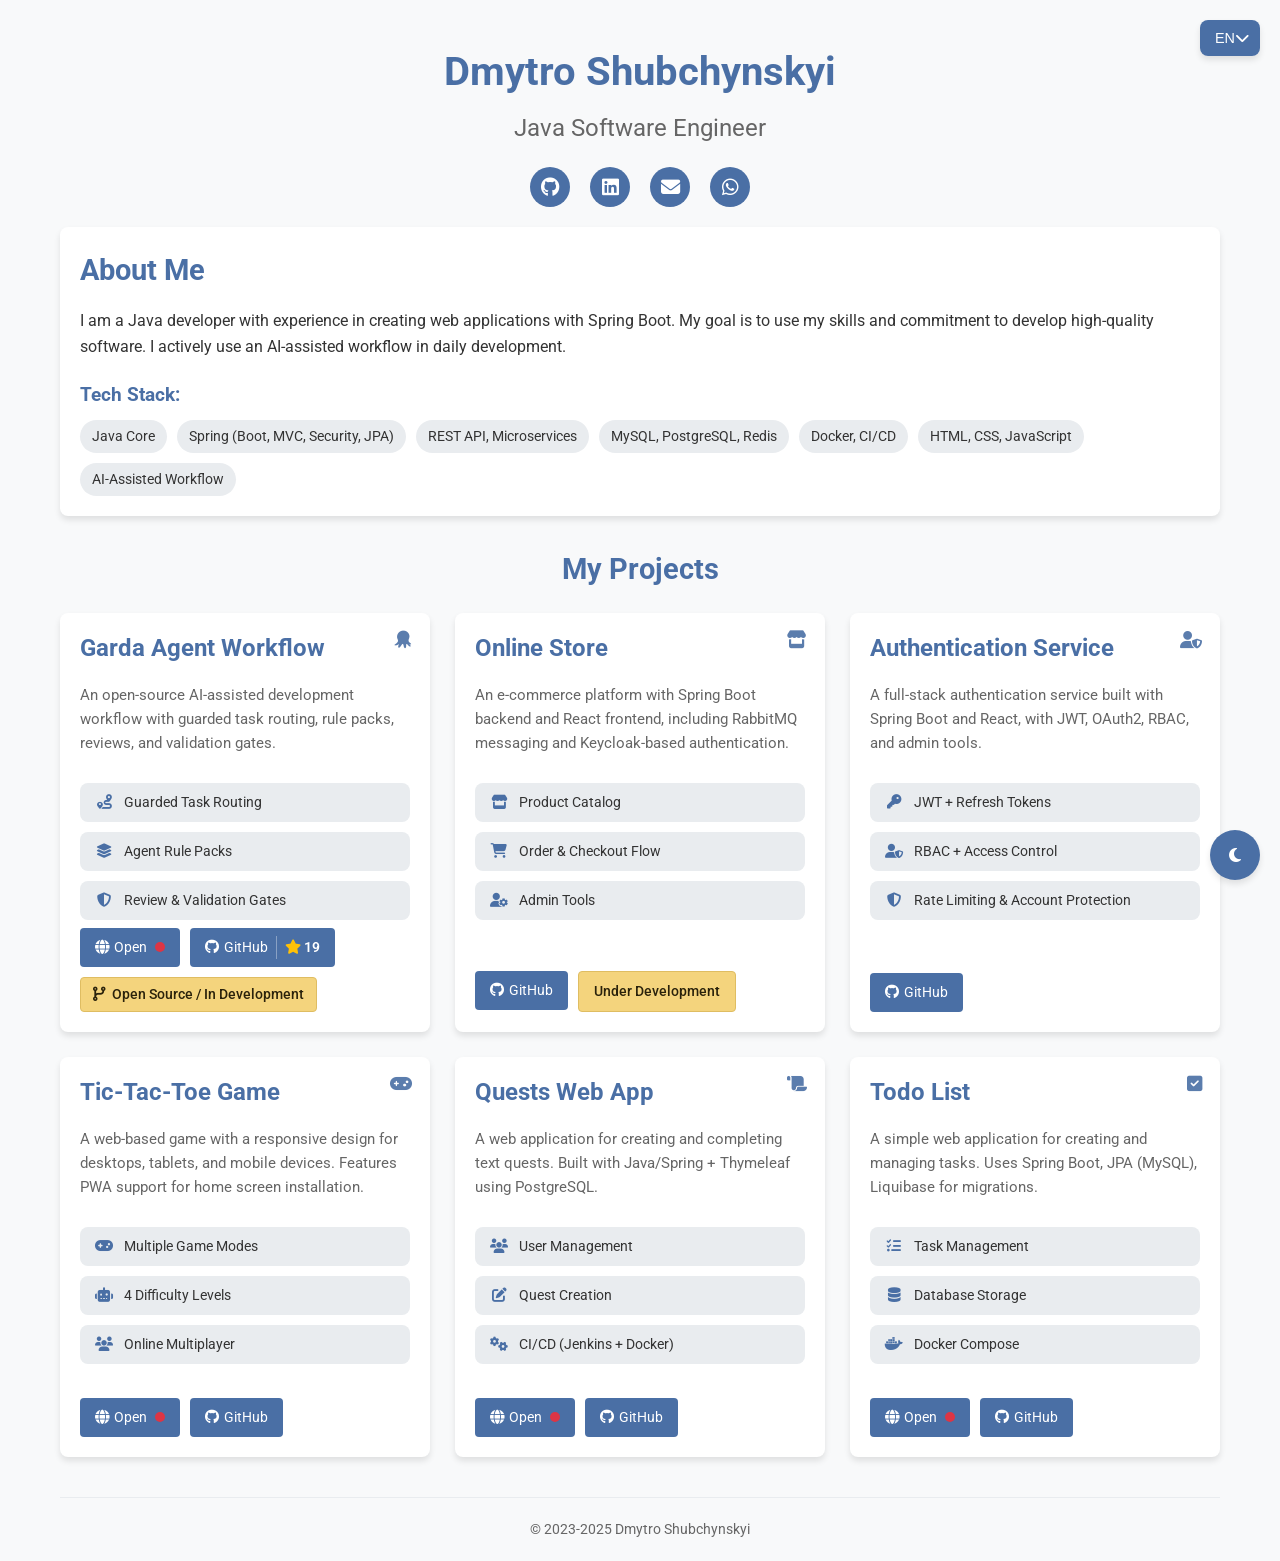
==== index.html @ acde76d8 "feat(portfolio): refine Garda project badges and GitHub stats" ====
<!DOCTYPE html>
<html lang="en">
<head>
    <meta charset="UTF-8">
    <meta name="viewport" content="width=device-width, initial-scale=1.0">
    <title>Dmytro Shubchynskyi | Java Developer</title>
    <link rel="stylesheet" href="css/style.css">
    <link rel="stylesheet" href="https://cdnjs.cloudflare.com/ajax/libs/font-awesome/6.5.1/css/all.min.css">
    <link rel="preconnect" href="https://fonts.googleapis.com">
    <link rel="preconnect" href="https://fonts.gstatic.com" crossorigin>
    <link href="https://fonts.googleapis.com/css2?family=Roboto:wght@300;400;500;700&display=swap" rel="stylesheet">
    <link rel="icon" type="image/x-icon" href="img/favicon.ico">
    <!-- === META TAGS FOR PREVIEW (Open Graph) === -->
    <meta property="og:title" content="Dmytro Shubchynskyi | Java Developer"/>
    <meta property="og:description" content="Portfolio site of Dmytro Shubchynskyi, Java Software Engineer. Explore projects, tech stack, and more."/>
    <meta property="og:type" content="website"/>
    <meta property="og:url" content="https://shubchynskyi.pp.ua/"/>
    <meta property="og:site_name" content="Dmytro Shubchynskyi Portfolio"/>
    <meta property="og:image" content="https://shubchynskyi.pp.ua/img/preview-image.jpg"/>
    <meta property="og:image:secure_url" content="https://shubchynskyi.pp.ua/img/preview-image.jpg"/>
    <meta property="og:image:type" content="image/jpeg"/>
    <meta property="og:image:width" content="1200"/>
    <meta property="og:image:height" content="630"/>
    <meta property="og:image:alt" content="Dmytro Shubchynskyi - Java Software Engineer"/>
    <meta name="twitter:card" content="summary_large_image">
    <meta name="twitter:title" content="Dmytro Shubchynskyi | Java Developer">
    <meta name="twitter:description" content="Portfolio site of Dmytro Shubchynskyi, Java Software Engineer. Explore projects, tech stack, and more.">
    <meta name="twitter:image" content="https://shubchynskyi.pp.ua/img/preview-image.jpg">
    <meta name="author" content="Dmytro Shubchynskyi">
    <!-- === END META TAGS FOR PREVIEW === -->
</head>
<body>


    <div class="language-dropdown">
        <button class="lang-current" id="current-lang">
            <span>EN</span>
            <i class="fas fa-chevron-down"></i>
        </button>
        <div class="lang-options">
            <div class="lang-option" data-lang="en">EN</div>
            <div class="lang-option" data-lang="de">DE</div>
        </div>
    </div>

    <div class="theme-switcher" id="theme-toggle">
        <i class="fas fa-moon" id="theme-icon"></i>
    </div>

    <div class="container">
        <header>
            <div class="profile">
                <h1>Dmytro Shubchynskyi</h1>
                <h2>Java Software Engineer</h2>
                <div class="social-links">
                    <a href="https://github.com/shubchynskyi" target="_blank" title="GitHub"><i class="fab fa-github"></i></a>
                    <a href="https://www.linkedin.com/in/shubchynskyi/" target="_blank" title="LinkedIn"><i class="fab fa-linkedin"></i></a>
                    <a href="mailto:d.shubchynskyi@gmail.com" title="Email"><i class="fas fa-envelope"></i></a>
                    <a href="https://wa.me/+491754015229" target="_blank" title="WhatsApp"><i class="fab fa-whatsapp"></i></a>
                </div>
            </div>
        </header>

        <section class="about">
            <h2 data-lang-key="about_me">About Me</h2>
            <p data-lang-key="about_text">I am a Java developer with experience in creating web applications with Spring Boot. My goal is to use my skills and commitment to develop high-quality software. I actively use an AI-assisted workflow in daily development.</p>
            <div class="tech-stack">
                <h3 data-lang-key="tech_stack">Tech Stack:</h3>
                <ul>
                    <li>Java Core</li>
                    <li>Spring (Boot, MVC, Security, JPA)</li>
                    <li>REST API, Microservices</li>
                    <li>MySQL, PostgreSQL, Redis</li>
                    <li>Docker, CI/CD</li>
                    <li>HTML, CSS, JavaScript</li>
                    <li>AI-Assisted Workflow</li>
                </ul>
            </div>
        </section>

        <section class="projects">
            <h2 class="centered-title" data-lang-key="my_projects">My Projects</h2>
            <div class="project-cards">
                <div class="project-card" id="agent-orchestrator">
                    <i class="fab fa-octopus-deploy project-corner-icon" aria-hidden="true"></i>
                    <h3>Garda Agent Workflow</h3>
                    <div class="project-description">
                        <p data-lang-key="agent_orchestrator_description">An open-source AI-assisted development workflow with guarded task routing, rule packs, reviews, and validation gates.</p>
                    </div>
                    <div class="project-features">
                        <div class="feature-tag">
                            <i class="fas fa-route"></i>
                            <span data-lang-key="guarded_task_routing">Guarded Task Routing</span>
                        </div>
                        <div class="feature-tag">
                            <i class="fas fa-layer-group"></i>
                            <span data-lang-key="agent_rule_packs">Agent Rule Packs</span>
                        </div>
                        <div class="feature-tag">
                            <i class="fas fa-shield-alt"></i>
                            <span data-lang-key="review_validation_gates">Review & Validation Gates</span>
                        </div>
                    </div>
                    <div class="project-links project-links-with-badges">
                        <a href="https://garda-workflow.netlify.app/" target="_blank" class="btn">
                            <i class="fas fa-globe"></i> <span data-lang-key="open">Open</span>
                            <span class="status-indicator" data-url="https://garda-workflow.netlify.app/"></span>
                        </a>
                        <a href="https://github.com/Shubchynskyi/garda-agent-orchestrator#readme" target="_blank" class="btn github-link-with-stars">
                            <i class="fab fa-github"></i> GitHub
                            <span class="github-stars-inline" data-github-stars-repo="Shubchynskyi/garda-agent-orchestrator" hidden>
                                <i class="fas fa-star" aria-hidden="true"></i>
                                <span data-github-stars-value></span>
                            </span>
                        </a>
                        <span class="project-status-badge project-status-badge-highlight">
                            <i class="fas fa-code-branch" aria-hidden="true"></i>
                            <span data-lang-key="open_source_in_development_status">Open Source / In Development</span>
                        </span>
                    </div>
                </div>

                <div class="project-card" id="online-store">
                    <i class="fas fa-store project-corner-icon" aria-hidden="true"></i>
                    <h3>Online Store</h3>
                    <div class="project-description">
                        <p data-lang-key="online_store_description">An e-commerce platform with Spring Boot backend and React frontend, including RabbitMQ messaging and Keycloak-based authentication.</p>
                    </div>
                    <div class="project-features">
                        <div class="feature-tag">
                            <i class="fas fa-store"></i>
                            <span data-lang-key="product_catalog">Product Catalog</span>
                        </div>
                        <div class="feature-tag">
                            <i class="fas fa-shopping-cart"></i>
                            <span data-lang-key="order_checkout_flow">Order & Checkout Flow</span>
                        </div>
                        <div class="feature-tag">
                            <i class="fas fa-user-cog"></i>
                            <span data-lang-key="admin_tools">Admin Tools</span>
                        </div>
                    </div>
                    <div class="project-links">
                        <a href="https://github.com/Shubchynskyi/OnlineStore#readme" target="_blank" class="btn"><i class="fab fa-github"></i> GitHub</a>
                        <span class="project-dev-status" data-lang-key="in_development">Under Development</span>
                    </div>
                </div>

                <div class="project-card" id="authentication-service">
                    <i class="fas fa-user-shield project-corner-icon" aria-hidden="true"></i>
                    <h3>Authentication Service</h3>
                    <div class="project-description">
                        <p data-lang-key="auth_service_description">A full-stack authentication service built with Spring Boot and React, with JWT, OAuth2, RBAC, and admin tools.</p>
                    </div>
                    <div class="project-features">
                        <div class="feature-tag">
                            <i class="fas fa-key"></i>
                            <span data-lang-key="jwt_refresh_auth">JWT + Refresh Tokens</span>
                        </div>
                        <div class="feature-tag">
                            <i class="fas fa-user-shield"></i>
                            <span data-lang-key="rbac_access_control">RBAC + Access Control</span>
                        </div>
                        <div class="feature-tag">
                            <i class="fas fa-shield-alt"></i>
                            <span data-lang-key="rate_limit_account_protection">Rate Limiting & Account Protection</span>
                        </div>
                    </div>
                    <div class="project-links">
                        <a href="https://github.com/Shubchynskyi/Authentication-service#readme" target="_blank" class="btn"><i class="fab fa-github"></i> GitHub</a>
                    </div>
                </div>

                <div class="project-card" id="tic-tac-toe">
                    <i class="fas fa-gamepad project-corner-icon" aria-hidden="true"></i>
                    <h3>Tic-Tac-Toe Game</h3>
                    <div class="project-description">
                        <p data-lang-key="tictactoe_description">A web-based game with a responsive design for desktops, tablets, and mobile devices. Features PWA support for home screen installation.</p>
                    </div>
                    <div class="project-features">
                        <div class="feature-tag">
                            <i class="fas fa-gamepad"></i>
                            <span data-lang-key="game_modes">Multiple Game Modes</span>
                        </div>
                        <div class="feature-tag">
                            <i class="fas fa-robot"></i>
                            <span data-lang-key="difficulty_levels">4 Difficulty Levels</span>
                        </div>
                        <div class="feature-tag">
                            <i class="fas fa-users"></i>
                            <span data-lang-key="online_multiplayer">Online Multiplayer</span>
                        </div>
                    </div>
                    <div class="project-links">
                        <a href="https://tic-tac-toe.shubchynskyi.pp.ua/" target="_blank" class="btn">
                            <i class="fas fa-globe"></i> <span data-lang-key="open">Open</span>
                            <span class="status-indicator" data-url="https://tic-tac-toe.shubchynskyi.pp.ua/"></span>
                        </a>
                        <a href="https://github.com/Shubchynskyi/TicTacToe/blob/master/Readme.md" target="_blank" class="btn"><i class="fab fa-github"></i> GitHub</a>
                    </div>
                </div>

                <div class="project-card" id="quests-app">
                    <i class="fas fa-scroll project-corner-icon" aria-hidden="true"></i>
                    <h3>Quests Web App</h3>
                    <div class="project-description">
                        <p data-lang-key="quests_description">A web application for creating and completing text quests. Built with Java/Spring + Thymeleaf using PostgreSQL.</p>
                    </div>
                    <div class="project-features">
                        <div class="feature-tag">
                            <i class="fas fa-users"></i>
                            <span data-lang-key="user_management">User Management</span>
                        </div>
                        <div class="feature-tag">
                            <i class="fas fa-edit"></i>
                            <span data-lang-key="quest_creation">Quest Creation</span>
                        </div>
                        <div class="feature-tag">
                            <i class="fas fa-cogs"></i>
                            <span>CI/CD (Jenkins + Docker)</span>
                        </div>
                    </div>
                    <div class="project-links">
                        <a href="https://quests-app.shubchynskyi.pp.ua/" target="_blank" class="btn">
                            <i class="fas fa-globe"></i> <span data-lang-key="open">Open</span>
                            <span class="status-indicator" data-url="https://quests-app.shubchynskyi.pp.ua/"></span>
                        </a>
                        <a href="https://github.com/Shubchynskyi/Quest_project/blob/master/Readme.MD" target="_blank" class="btn"><i class="fab fa-github"></i> GitHub</a>
                    </div>
                </div>

                <div class="project-card" id="todo-list">
                    <i class="fas fa-square-check project-corner-icon" aria-hidden="true"></i>
                    <h3>Todo List</h3>
                    <div class="project-description">
                        <p data-lang-key="todo_description">A simple web application for creating and managing tasks. Uses Spring Boot, JPA (MySQL), Liquibase for migrations.</p>
                    </div>
                    <div class="project-features">
                        <div class="feature-tag">
                            <i class="fas fa-tasks"></i>
                            <span data-lang-key="task_management">Task Management</span>
                        </div>
                        <div class="feature-tag">
                            <i class="fas fa-database"></i>
                            <span data-lang-key="database_storage">Database Storage</span>
                        </div>
                        <div class="feature-tag">
                            <i class="fab fa-docker"></i>
                            <span>Docker Compose</span>
                        </div>
                    </div>
                    <div class="project-links">
                        <a href="https://todo-list.shubchynskyi.pp.ua/" target="_blank" class="btn">
                            <i class="fas fa-globe"></i> <span data-lang-key="open">Open</span>
                            <span class="status-indicator" data-url="https://todo-list.shubchynskyi.pp.ua/"></span>
                        </a>
                        <a href="https://github.com/Shubchynskyi/TodoList/blob/master/Readme.md" target="_blank" class="btn"><i class="fab fa-github"></i> GitHub</a>
                    </div>
                </div>
            </div>
        </section>

        <footer>
            <p>© 2023-2025 Dmytro Shubchynskyi</p>
        </footer>
    </div>

    <script src="js/translations.js"></script>
    <script src="js/scripts.js"></script>
</body>
</html>
---- css/style.css ----
:root {
    /* Light theme (default) */
    --primary-color: #4a6fa5;
    --primary-light: #6089c8;
    --primary-dark: #395683;
    --secondary-color: #e9ecef;
    --text-color: #333;
    --text-light: #666;
    --success-color: #28a745;
    --warning-color: #ffc107;
    --warning-badge-background: #f4d47d;
    --warning-badge-border: #dfbd62;
    --warning-badge-text: #2a220b;
    --danger-color: #dc3545;
    --background-color: #f8f9fa;
    --card-background: #ffffff;
    --shadow: 0 4px 6px rgba(0, 0, 0, 0.1);
    --border-radius: 8px;
    --spacing: 20px;
}

body.dark-theme {
    /* Dark theme */
    --primary-color: #5a8dd6;
    --primary-light: #7ba9e9;
    --primary-dark: #3e6daf;
    --secondary-color: #444;
    --text-color: #e9e9e9;
    --text-light: #bbb;
    --background-color: #222;
    --card-background: #333;
    --shadow: 0 4px 6px rgba(0, 0, 0, 0.3);
    --warning-badge-background: #d8b965;
    --warning-badge-border: #bfa454;
    --warning-badge-text: #211b08;
}

* {
    margin: 0;
    padding: 0;
    box-sizing: border-box;
}

body {
    font-family: 'Roboto', sans-serif;
    line-height: 1.6;
    color: var(--text-color);
    background-color: var(--background-color);
    transition: background-color 0.3s, color 0.3s;
}

.container {
    max-width: 1200px;
    margin: 0 auto;
    padding: 0 20px;
}

/* Fixed Switchers */
.theme-switcher {
    position: fixed !important;
    bottom: 20px;
    right: 20px;
    width: 50px;
    height: 50px;
    border-radius: 50%;
    background-color: var(--primary-color);
    color: white;
    display: flex;
    align-items: center;
    justify-content: center;
    cursor: pointer;
    box-shadow: var(--shadow);
    z-index: 9999;
    transition: background-color 0.3s;
}

.theme-switcher:hover {
    background-color: var(--primary-dark);
}

/* Language Dropdown */
.language-dropdown {
    position: fixed !important;
    top: 20px;
    right: 20px;
    z-index: 9999;
    background-color: var(--card-background);
    border-radius: var(--border-radius);
    box-shadow: var(--shadow);
    overflow: hidden;
    width: 60px;
    transition: all 0.3s ease;
}

.lang-current {
    width: 100%;
    background-color: var(--primary-color);
    color: white;
    border: none;
    padding: 10px 15px;
    font-size: 0.9rem;
    font-weight: 500;
    cursor: pointer;
    display: flex;
    align-items: center;
    justify-content: space-between;
    transition: background-color 0.3s ease;
}

.lang-current:hover {
    background-color: var(--primary-dark);
}

.lang-options {
    display: none;
    background-color: var(--card-background);
}

.language-dropdown:hover .lang-options {
    display: block;
}

.lang-option {
    padding: 10px 15px;
    cursor: pointer;
    transition: background-color 0.2s ease;
    color: var(--text-color);
    text-align: center;
    font-size: 0.9rem;
    font-weight: 500;
}

.lang-option:hover {
    background-color: var(--secondary-color);
}

/* Mobile styles for switchers */
@media (max-width: 768px) {
    .language-dropdown {
        top: 10px;
        right: 10px;
        width: 50px;
    }
    
    .lang-current {
        padding: 8px 12px;
        font-size: 0.8rem;
    }
    
    .lang-option {
        padding: 8px 12px;
        font-size: 0.8rem;
    }
    
    /* Disable hover on mobile, use click instead */
    .language-dropdown:hover .lang-options {
        display: none;
    }
    
    .theme-switcher {
        bottom: 10px;
        right: 10px;
    }
}

/* Header styles */
header {
    padding: 40px 0 20px;
    text-align: center;
}

.profile h1 {
    font-size: 2.5rem;
    margin-bottom: 5px;
    color: var(--primary-color);
}

.profile h2 {
    font-size: 1.5rem;
    font-weight: 400;
    color: var(--text-light);
    margin-bottom: 20px;
}

.social-links {
    display: flex;
    justify-content: center;
    gap: 20px;
    margin-top: 20px;
}

.social-links a {
    display: flex;
    align-items: center;
    justify-content: center;
    width: 40px;
    height: 40px;
    background-color: var(--primary-color);
    color: white;
    border-radius: 50%;
    font-size: 1.2rem;
    transition: transform 0.3s, background-color 0.3s;
    text-decoration: none;
}

.social-links a:hover {
    transform: translateY(-3px);
    background-color: var(--primary-dark);
}

/* About section */
.about {
    background-color: var(--card-background);
    padding: var(--spacing);
    border-radius: var(--border-radius);
    box-shadow: var(--shadow);
    margin-bottom: 30px;
    transition: background-color 0.3s, box-shadow 0.3s;
}

.about h2 {
    color: var(--primary-color);
    margin-bottom: 15px;
    font-size: 1.8rem;
}

.about p {
    margin-bottom: 20px;
}

.tech-stack {
    margin-top: 20px;
}

.tech-stack h3 {
    font-size: 1.2rem;
    margin-bottom: 10px;
    color: var(--primary-color);
}

.tech-stack ul {
    display: flex;
    flex-wrap: wrap;
    gap: 10px;
    list-style: none;
}

.tech-stack li {
    background-color: var(--secondary-color);
    padding: 5px 12px;
    border-radius: 20px;
    font-size: 0.9rem;
    transition: background-color 0.3s;
}

/* Projects section */
.projects {
    margin-bottom: 40px;
}

.projects h2 {
    color: var(--primary-color);
    margin-bottom: 20px;
    font-size: 1.8rem;
}

.centered-title {
    text-align: center;
}

.project-cards {
    display: grid;
    grid-template-columns: repeat(auto-fill, minmax(350px, 1fr));
    gap: 25px;
}

.project-card {
    background-color: var(--card-background);
    border-radius: var(--border-radius);
    padding: var(--spacing);
    box-shadow: var(--shadow);
    transition: transform 0.3s, background-color 0.3s, box-shadow 0.3s;
    display: flex;
    flex-direction: column;
    min-height: 400px;
    position: relative;
}

.project-card:hover {
    transform: translateY(-5px);
}

.project-card h3 {
    color: var(--primary-color);
    margin-bottom: 15px;
    font-size: 1.5rem;
    min-height: 30px;
    line-height: 1.25;
    display: flex;
    align-items: flex-start;
    padding-right: 42px;
}

.project-corner-icon {
    position: absolute;
    top: 18px;
    right: 18px;
    font-size: 1.1rem;
    color: var(--primary-color);
    line-height: 1;
    opacity: 0.9;
}

.project-description {
    margin-bottom: 35px;
    height: 70px;
    display: flex;
    align-items: flex-start;
    padding-top: 5px;
}

.project-description p {
    color: var(--text-light);
    font-size: 0.95rem;
    width: 100%;
    margin: 0;
}

.project-features {
    display: flex;
    flex-direction: column;
    gap: 10px;
    margin-bottom: -5px;
    flex-grow: 1;
    height: 150px;
    justify-content: flex-start;
}

.feature-tag {
    display: flex;
    align-items: center;
    background-color: var(--secondary-color);
    border-radius: 8px;
    padding: 8px 12px;
    font-size: 0.9rem;
    transition: background-color 0.3s;
    overflow: hidden;
}

.feature-tag i {
    width: 24px;
    color: var(--primary-color);
    margin-right: 8px;
    text-align: center;
    flex-shrink: 0;
}

.feature-tag span {
    white-space: nowrap;
    overflow: hidden;
    text-overflow: ellipsis;
}

.project-links {
    display: flex;
    align-items: flex-start;
    flex-wrap: wrap;
    gap: 10px;
    margin-top: auto;
}

.btn {
    display: inline-flex;
    align-items: center;
    padding: 8px 15px;
    background-color: var(--primary-color);
    color: white;
    text-decoration: none;
    border-radius: 4px;
    font-size: 0.9rem;
    transition: background-color 0.3s;
    position: relative;
    white-space: nowrap;
}

.btn i {
    margin-right: 5px;
}

.btn:hover {
    background-color: var(--primary-dark);
}

.github-link-with-stars {
    flex-shrink: 0;
}

.github-stars-inline {
    display: inline-flex;
    align-items: center;
    margin-left: 8px;
    padding-left: 8px;
    border-left: 1px solid rgba(255, 255, 255, 0.35);
    font-weight: 600;
}

.github-stars-inline i {
    color: var(--warning-color);
    margin-right: 3px;
}

.github-stars-inline[hidden] {
    display: none;
}

.project-dev-status {
    display: inline-flex;
    align-items: center;
    justify-content: center;
    padding: 8px 15px;
    border-radius: 4px;
    font-size: 0.9rem;
    font-weight: 500;
    border: 1px solid var(--warning-badge-border);
    background-color: var(--warning-badge-background);
    color: var(--warning-badge-text);
    white-space: nowrap;
}

.project-status-badge {
    display: inline-flex;
    align-items: center;
    justify-content: center;
    gap: 6px;
    padding: 8px 12px;
    border-radius: 4px;
    border: 1px solid var(--secondary-color);
    color: var(--text-color);
    background-color: rgba(74, 111, 165, 0.08);
    font-size: 0.9rem;
    font-weight: 500;
    line-height: 1.2;
    white-space: nowrap;
}

.project-status-badge i {
    color: var(--primary-color);
}

.project-status-badge-highlight {
    border-color: var(--warning-badge-border);
    background-color: var(--warning-badge-background);
    color: var(--warning-badge-text);
    font-weight: 500;
}

.project-status-badge-highlight i {
    color: var(--warning-badge-text);
}

.project-status-badge[hidden] {
    display: none;
}

/* Status indicator */
.status-indicator {
    display: inline-block;
    width: 10px;
    height: 10px;
    border-radius: 50%;
    margin-left: 8px;
    background-color: #ccc;
}

.status-indicator.online {
    background-color: var(--success-color);
}

.status-indicator.offline {
    background-color: var(--danger-color);
}

.status-indicator.loading {
    animation: pulse 1.5s infinite;
    background-color: var(--warning-color);
}

@keyframes pulse {
    0% {
        opacity: 0.5;
    }
    50% {
        opacity: 1;
    }
    100% {
        opacity: 0.5;
    }
}

@keyframes cv-pulse {
    0% {
        transform: scale(1);
    }
    50% {
        transform: scale(1.1);
    }
    100% {
        transform: scale(1);
    }
}

/* Footer styles */
footer {
    display: flex;
    justify-content: center;
    align-items: center;
    padding: 20px 0;
    border-top: 1px solid var(--secondary-color);
    font-size: 0.9rem;
    color: var(--text-light);
    transition: border-color 0.3s;
}

/* Responsive styles */
@media (max-width: 768px) {
    .project-cards {
        grid-template-columns: 1fr;
    }
    
    .tech-stack ul {
        justify-content: center;
    }
    
    .project-card {
        height: auto;
        min-height: 400px;
    }
    .project-description, 
    .project-features {
        height: auto;
    }
    .project-features {
        min-height: 150px;
    }
    .profile h1 {
        margin-top: 18px;
    }
}

@media (max-width: 480px) {
    .profile h1 {
        font-size: 2rem;
    }
    
    .profile h2 {
        font-size: 1.2rem;
    }
    
    .project-links {
        flex-direction: column;
    }
}
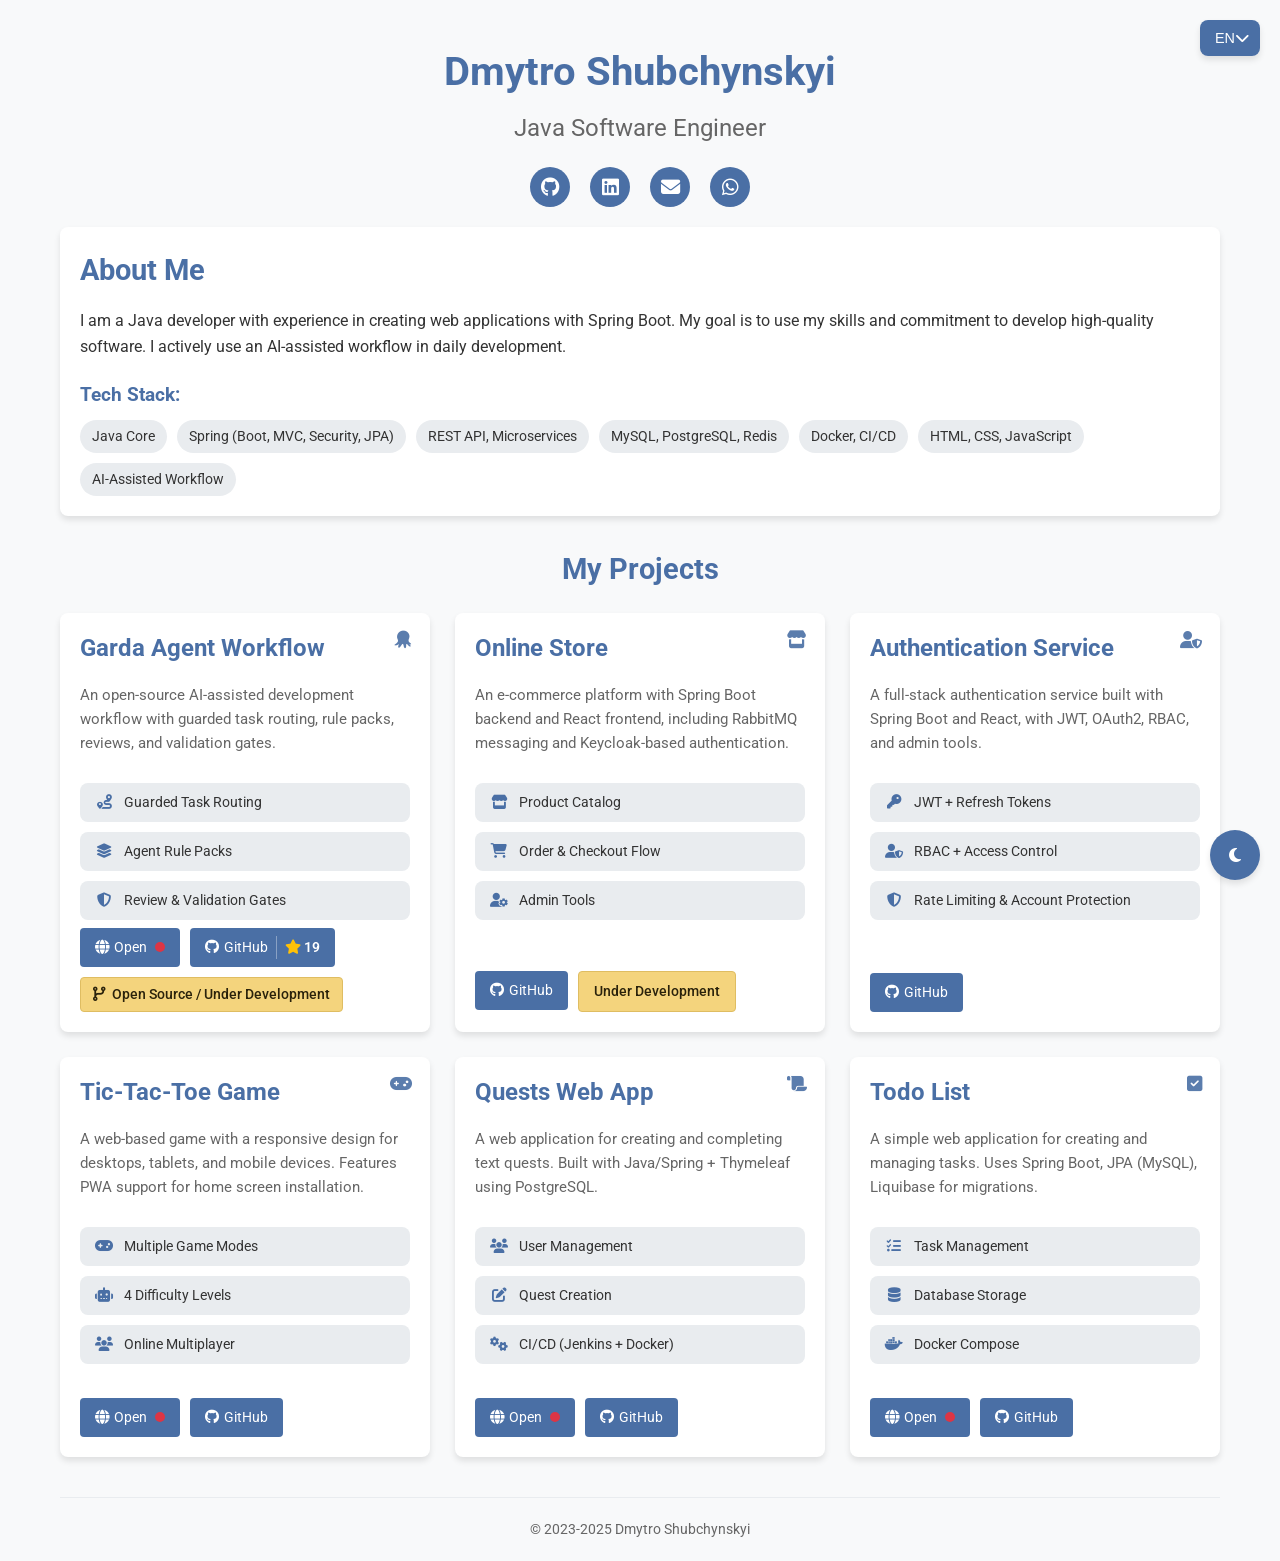
==== commit c094cbcf: "feat(portfolio): refine Garda project badges and GitHub stats" ====
--- a/index.html
+++ b/index.html
@@ -115,7 +115,7 @@
                         </a>
                         <span class="project-status-badge project-status-badge-highlight">
                             <i class="fas fa-code-branch" aria-hidden="true"></i>
-                            <span data-lang-key="open_source_in_development_status">Open Source / In Development</span>
+                            <span data-lang-key="open_source_under_development_status">Open Source / Under Development</span>
                         </span>
                     </div>
                 </div>
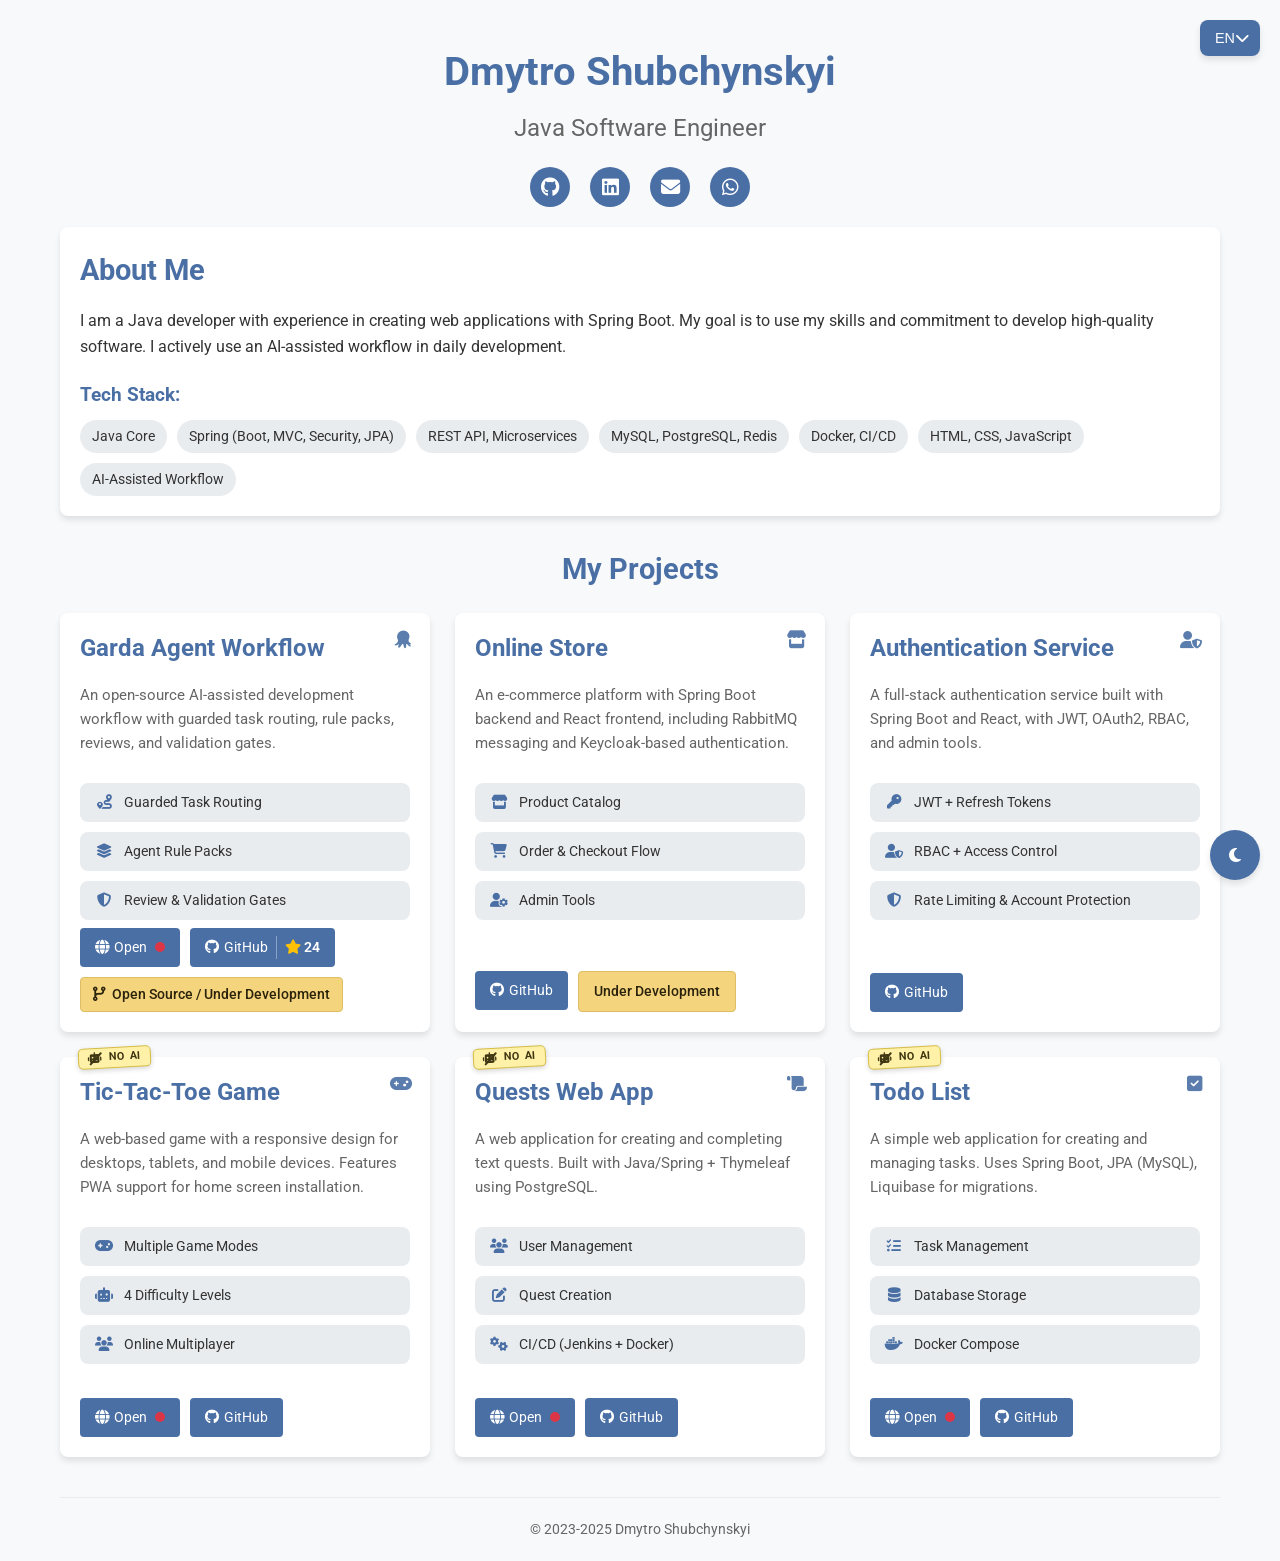
==== commit bdf74d02: "feat: add localized no-AI stickers to selected projects" ====
--- a/index.html
+++ b/index.html
@@ -173,6 +173,10 @@
 
                 <div class="project-card" id="tic-tac-toe">
                     <i class="fas fa-gamepad project-corner-icon" aria-hidden="true"></i>
+                    <span class="project-ai-sticker">
+                        <span class="project-ai-sticker-icon" aria-hidden="true"><i class="fas fa-robot"></i></span>
+                        <span data-lang-key="built_without_ai">NO AI</span>
+                    </span>
                     <h3>Tic-Tac-Toe Game</h3>
                     <div class="project-description">
                         <p data-lang-key="tictactoe_description">A web-based game with a responsive design for desktops, tablets, and mobile devices. Features PWA support for home screen installation.</p>
@@ -202,6 +206,10 @@
 
                 <div class="project-card" id="quests-app">
                     <i class="fas fa-scroll project-corner-icon" aria-hidden="true"></i>
+                    <span class="project-ai-sticker">
+                        <span class="project-ai-sticker-icon" aria-hidden="true"><i class="fas fa-robot"></i></span>
+                        <span data-lang-key="built_without_ai">NO AI</span>
+                    </span>
                     <h3>Quests Web App</h3>
                     <div class="project-description">
                         <p data-lang-key="quests_description">A web application for creating and completing text quests. Built with Java/Spring + Thymeleaf using PostgreSQL.</p>
@@ -231,6 +239,10 @@
 
                 <div class="project-card" id="todo-list">
                     <i class="fas fa-square-check project-corner-icon" aria-hidden="true"></i>
+                    <span class="project-ai-sticker">
+                        <span class="project-ai-sticker-icon" aria-hidden="true"><i class="fas fa-robot"></i></span>
+                        <span data-lang-key="built_without_ai">NO AI</span>
+                    </span>
                     <h3>Todo List</h3>
                     <div class="project-description">
                         <p data-lang-key="todo_description">A simple web application for creating and managing tasks. Uses Spring Boot, JPA (MySQL), Liquibase for migrations.</p>
--- a/css/style.css
+++ b/css/style.css
@@ -11,6 +11,9 @@
     --warning-badge-background: #f4d47d;
     --warning-badge-border: #dfbd62;
     --warning-badge-text: #2a220b;
+    --ai-sticker-background: #fff1a8;
+    --ai-sticker-border: #d6bd46;
+    --ai-sticker-text: #403813;
     --danger-color: #dc3545;
     --background-color: #f8f9fa;
     --card-background: #ffffff;
@@ -33,6 +36,9 @@
     --warning-badge-background: #d8b965;
     --warning-badge-border: #bfa454;
     --warning-badge-text: #211b08;
+    --ai-sticker-background: #d8c45f;
+    --ai-sticker-border: #b39d32;
+    --ai-sticker-text: #272207;
 }
 
 * {
@@ -311,6 +317,45 @@
     opacity: 0.9;
 }
 
+.project-ai-sticker {
+    position: absolute;
+    top: -10px;
+    left: 18px;
+    z-index: 1;
+    display: inline-flex;
+    align-items: center;
+    gap: 6px;
+    padding: 4px 9px;
+    border: 1px solid var(--ai-sticker-border);
+    border-radius: 5px;
+    background-color: var(--ai-sticker-background);
+    color: var(--ai-sticker-text);
+    box-shadow: 0 2px 5px rgba(0, 0, 0, 0.16);
+    font-size: 0.68rem;
+    font-weight: 700;
+    line-height: 1;
+    letter-spacing: 0.06em;
+    white-space: nowrap;
+    transform: rotate(-3deg);
+}
+
+.project-ai-sticker-icon {
+    position: relative;
+    display: inline-flex;
+}
+
+.project-ai-sticker-icon::after {
+    content: '';
+    position: absolute;
+    top: 50%;
+    left: -1px;
+    width: calc(100% + 2px);
+    height: 1.5px;
+    border-radius: 2px;
+    background-color: currentColor;
+    transform: rotate(-45deg);
+}
+
 .project-description {
     margin-bottom: 35px;
     height: 70px;
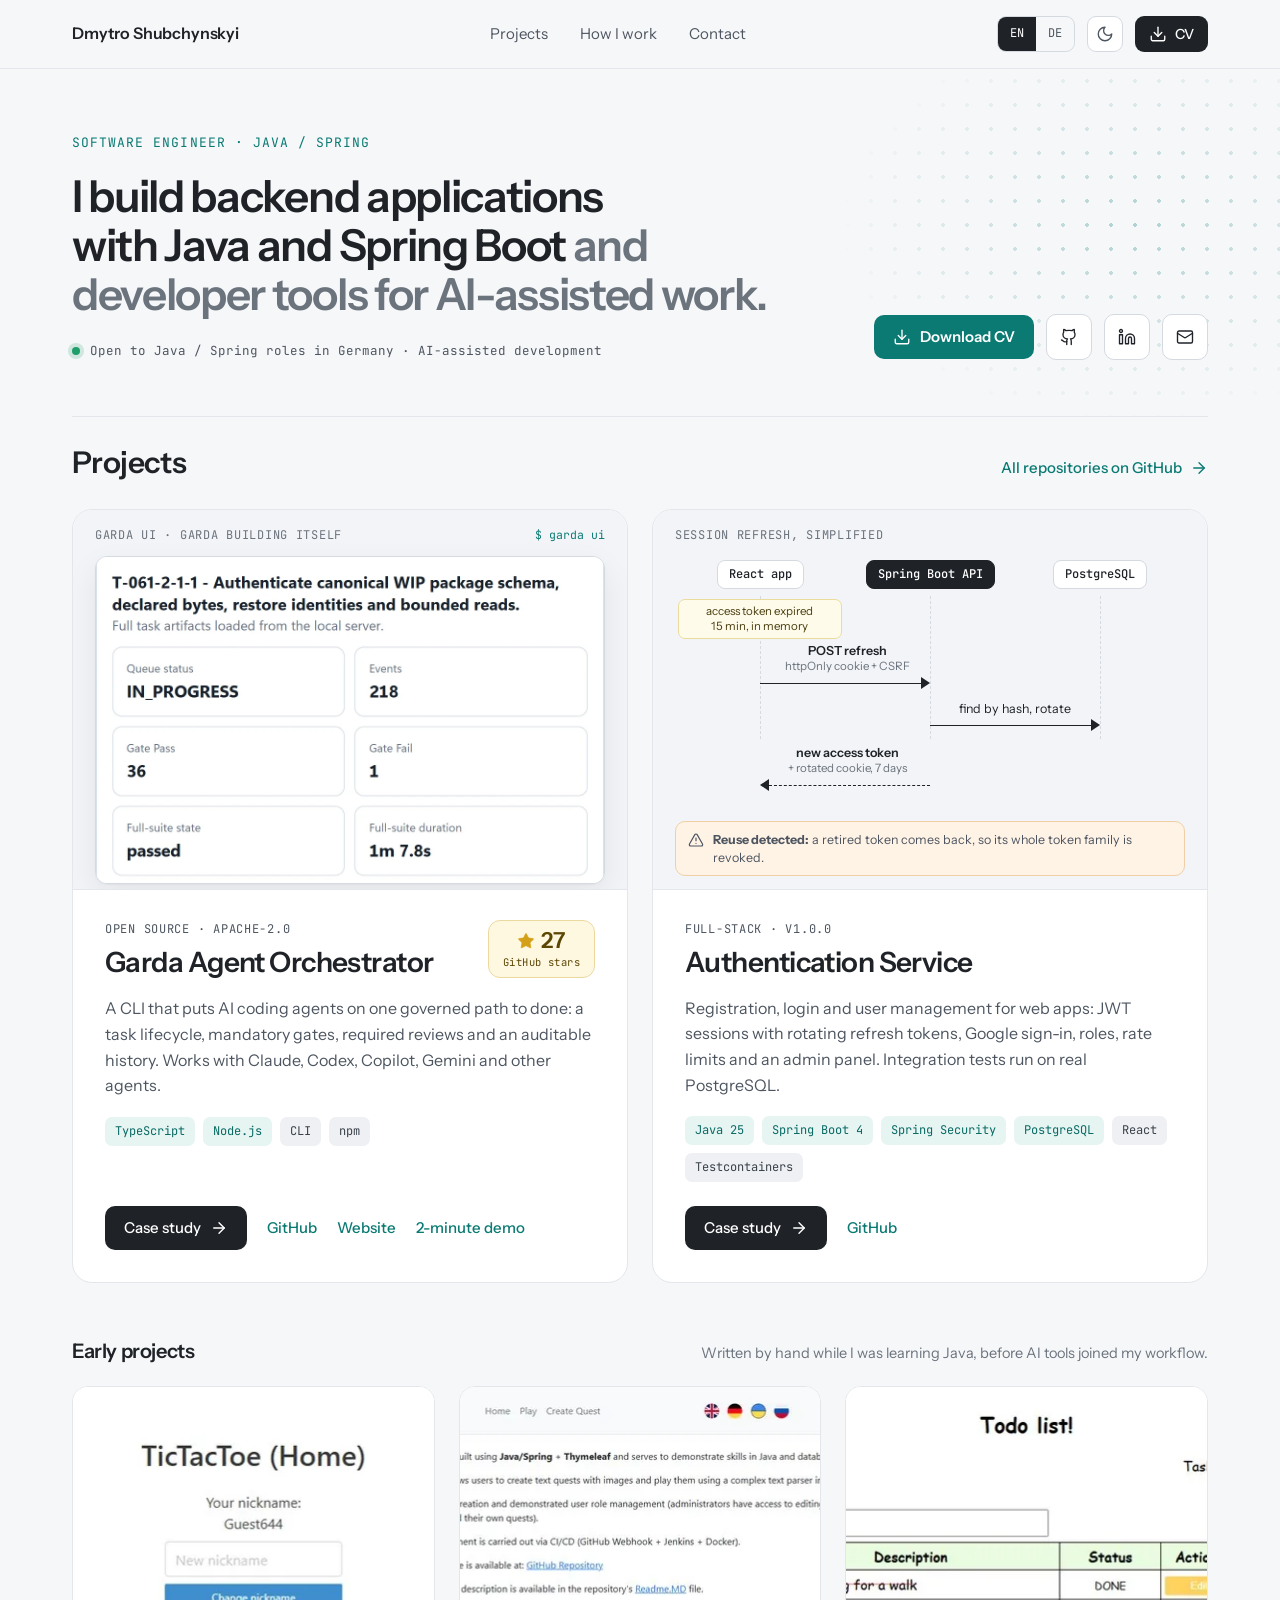
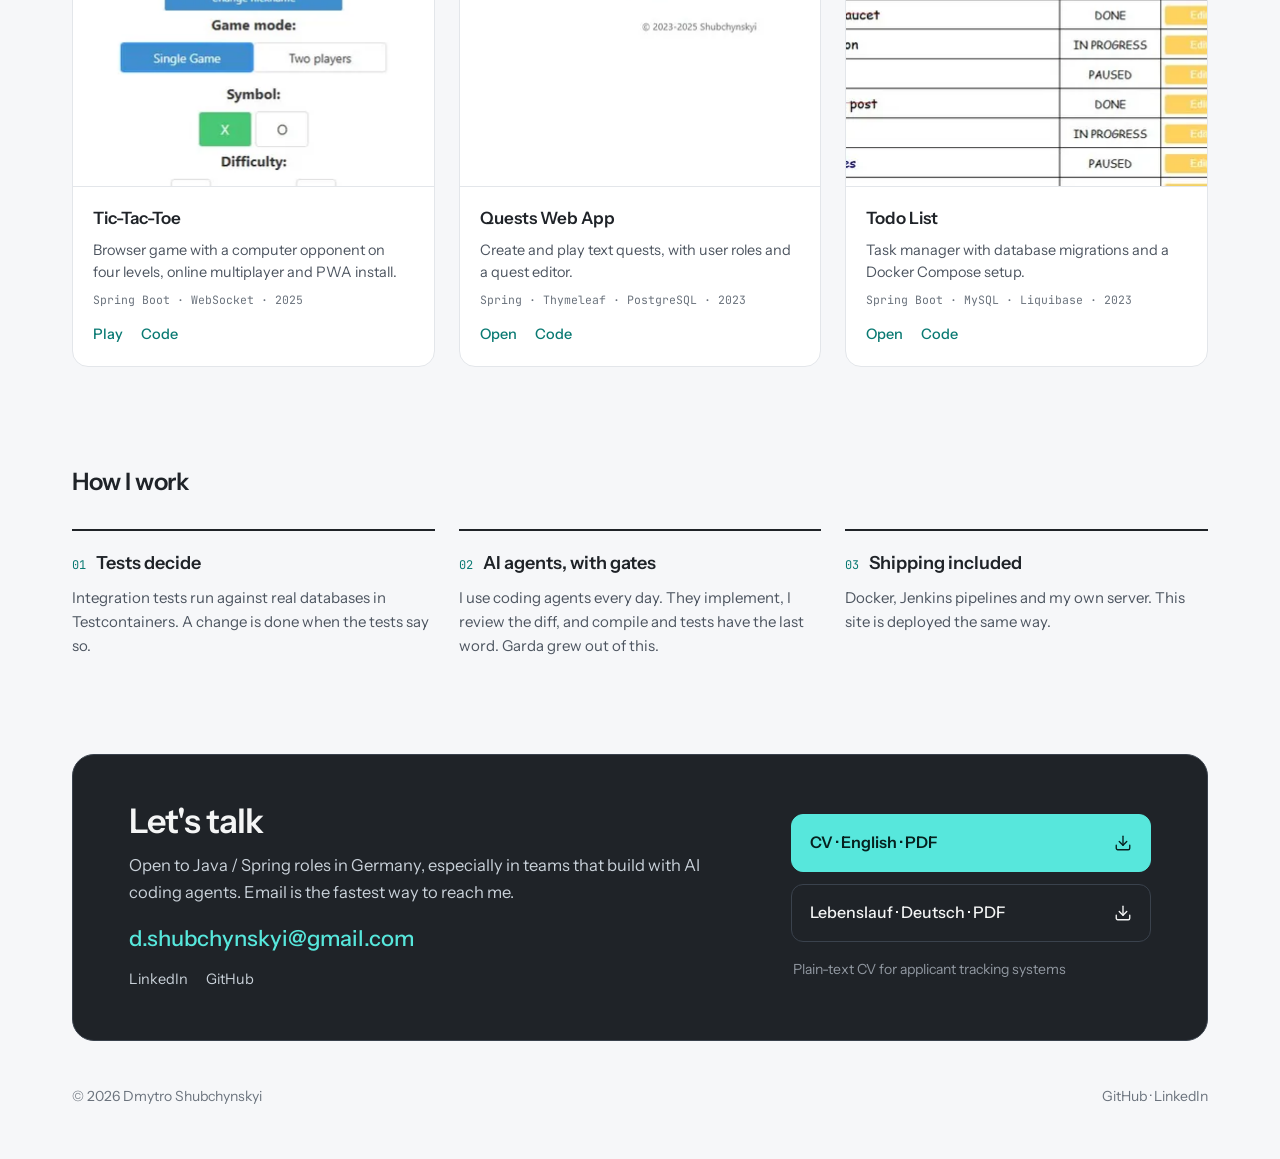
==== commit f056b618: "feat: redesign the portfolio around projects and case studies Rebuild the site as plain static pages" ====
--- a/index.html
+++ b/index.html
@@ -1,283 +1,206 @@
-<!DOCTYPE html>
+<!doctype html>
 <html lang="en">
 <head>
-    <meta charset="UTF-8">
-    <meta name="viewport" content="width=device-width, initial-scale=1.0">
-    <title>Dmytro Shubchynskyi | Java Developer</title>
-    <link rel="stylesheet" href="css/style.css">
-    <link rel="stylesheet" href="https://cdnjs.cloudflare.com/ajax/libs/font-awesome/6.5.1/css/all.min.css">
-    <link rel="preconnect" href="https://fonts.googleapis.com">
-    <link rel="preconnect" href="https://fonts.gstatic.com" crossorigin>
-    <link href="https://fonts.googleapis.com/css2?family=Roboto:wght@300;400;500;700&display=swap" rel="stylesheet">
-    <link rel="icon" type="image/x-icon" href="img/favicon.ico">
-    <!-- === META TAGS FOR PREVIEW (Open Graph) === -->
-    <meta property="og:title" content="Dmytro Shubchynskyi | Java Developer"/>
-    <meta property="og:description" content="Portfolio site of Dmytro Shubchynskyi, Java Software Engineer. Explore projects, tech stack, and more."/>
-    <meta property="og:type" content="website"/>
-    <meta property="og:url" content="https://shubchynskyi.pp.ua/"/>
-    <meta property="og:site_name" content="Dmytro Shubchynskyi Portfolio"/>
-    <meta property="og:image" content="https://shubchynskyi.pp.ua/img/preview-image.jpg"/>
-    <meta property="og:image:secure_url" content="https://shubchynskyi.pp.ua/img/preview-image.jpg"/>
-    <meta property="og:image:type" content="image/jpeg"/>
-    <meta property="og:image:width" content="1200"/>
-    <meta property="og:image:height" content="630"/>
-    <meta property="og:image:alt" content="Dmytro Shubchynskyi - Java Software Engineer"/>
-    <meta name="twitter:card" content="summary_large_image">
-    <meta name="twitter:title" content="Dmytro Shubchynskyi | Java Developer">
-    <meta name="twitter:description" content="Portfolio site of Dmytro Shubchynskyi, Java Software Engineer. Explore projects, tech stack, and more.">
-    <meta name="twitter:image" content="https://shubchynskyi.pp.ua/img/preview-image.jpg">
-    <meta name="author" content="Dmytro Shubchynskyi">
-    <!-- === END META TAGS FOR PREVIEW === -->
+<meta charset="utf-8">
+<meta name="viewport" content="width=device-width, initial-scale=1">
+<title>Dmytro Shubchynskyi · Software Engineer, Java / Spring</title>
+<meta name="description" content="Portfolio of Dmytro Shubchynskyi: backend applications with Java and Spring Boot, and developer tools for AI-assisted work.">
+<meta name="author" content="Dmytro Shubchynskyi">
+<link rel="canonical" href="https://shubchynskyi.pp.ua/">
+<link rel="alternate" hreflang="en" href="https://shubchynskyi.pp.ua/">
+<link rel="alternate" hreflang="de" href="https://shubchynskyi.pp.ua/de/">
+<link rel="alternate" hreflang="x-default" href="https://shubchynskyi.pp.ua/">
+<meta name="theme-color" content="#f6f7f9" media="(prefers-color-scheme: light)">
+<meta name="theme-color" content="#0b0f14" media="(prefers-color-scheme: dark)">
+<link rel="icon" href="/img/favicon.svg" type="image/svg+xml">
+<link rel="icon" href="/img/favicon.ico" sizes="any">
+<link rel="apple-touch-icon" href="/img/apple-touch-icon.png">
+<link rel="preload" href="/fonts/instrument-sans-latin.woff2" as="font" type="font/woff2" crossorigin>
+<link rel="stylesheet" href="/css/site.css">
+<meta property="og:type" content="website">
+<meta property="og:site_name" content="Dmytro Shubchynskyi">
+<meta property="og:locale" content="en_US">
+<meta property="og:locale:alternate" content="de_DE">
+<meta property="og:url" content="https://shubchynskyi.pp.ua/">
+<meta property="og:title" content="Dmytro Shubchynskyi · Software Engineer, Java / Spring">
+<meta property="og:description" content="Portfolio of Dmytro Shubchynskyi: backend applications with Java and Spring Boot, and developer tools for AI-assisted work.">
+<meta property="og:image" content="https://shubchynskyi.pp.ua/img/og-en.jpg">
+<meta property="og:image:width" content="1200">
+<meta property="og:image:height" content="630">
+<meta property="og:image:alt" content="Dmytro Shubchynskyi, Software Engineer · Java / Spring">
+<meta name="twitter:card" content="summary_large_image">
+<meta name="twitter:title" content="Dmytro Shubchynskyi · Software Engineer, Java / Spring">
+<meta name="twitter:description" content="Portfolio of Dmytro Shubchynskyi: backend applications with Java and Spring Boot, and developer tools for AI-assisted work.">
+<meta name="twitter:image" content="https://shubchynskyi.pp.ua/img/og-en.jpg">
+<script>(function(){try{var t=localStorage.getItem('theme');if(t==='light'||t==='dark')document.documentElement.setAttribute('data-theme',t);}catch(e){}})();</script>
+<script>(function(){var s=null;try{s=localStorage.getItem('lang');}catch(e){}if(s==='en')return;if(s==='de'){location.replace('/de/');return;}var l=navigator.languages&&navigator.languages.length?navigator.languages:[navigator.language||'en'];for(var i=0;i<l.length;i++){var c=String(l[i]).toLowerCase().slice(0,2);if(c==='en')return;if(c==='de'){location.replace('/de/');return;}}})();</script>
+<script type="application/ld+json">{"@context": "https://schema.org", "@type": "Person", "name": "Dmytro Shubchynskyi", "jobTitle": "Software Engineer", "url": "https://shubchynskyi.pp.ua/", "email": "mailto:d.shubchynskyi@gmail.com", "address": {"@type": "PostalAddress", "addressLocality": "Aschaffenburg", "addressCountry": "DE"}, "knowsAbout": ["Java", "Spring Boot", "Spring Security", "PostgreSQL", "Testcontainers", "AI-assisted software development"], "sameAs": ["https://github.com/Shubchynskyi", "https://www.linkedin.com/in/shubchynskyi/"]}</script>
+<script src="/js/site.js" defer></script>
 </head>
 <body>
-
-
-    <div class="language-dropdown">
-        <button class="lang-current" id="current-lang">
-            <span>EN</span>
-            <i class="fas fa-chevron-down"></i>
-        </button>
-        <div class="lang-options">
-            <div class="lang-option" data-lang="en">EN</div>
-            <div class="lang-option" data-lang="de">DE</div>
-        </div>
-    </div>
-
-    <div class="theme-switcher" id="theme-toggle">
-        <i class="fas fa-moon" id="theme-icon"></i>
-    </div>
-
-    <div class="container">
-        <header>
-            <div class="profile">
-                <h1>Dmytro Shubchynskyi</h1>
-                <h2>Java Software Engineer</h2>
-                <div class="social-links">
-                    <a href="https://github.com/shubchynskyi" target="_blank" title="GitHub"><i class="fab fa-github"></i></a>
-                    <a href="https://www.linkedin.com/in/shubchynskyi/" target="_blank" title="LinkedIn"><i class="fab fa-linkedin"></i></a>
-                    <a href="mailto:d.shubchynskyi@gmail.com" title="Email"><i class="fas fa-envelope"></i></a>
-                    <a href="https://wa.me/+491754015229" target="_blank" title="WhatsApp"><i class="fab fa-whatsapp"></i></a>
-                </div>
-            </div>
-        </header>
-
-        <section class="about">
-            <h2 data-lang-key="about_me">About Me</h2>
-            <p data-lang-key="about_text">I am a Java developer with experience in creating web applications with Spring Boot. My goal is to use my skills and commitment to develop high-quality software. I actively use an AI-assisted workflow in daily development.</p>
-            <div class="tech-stack">
-                <h3 data-lang-key="tech_stack">Tech Stack:</h3>
-                <ul>
-                    <li>Java Core</li>
-                    <li>Spring (Boot, MVC, Security, JPA)</li>
-                    <li>REST API, Microservices</li>
-                    <li>MySQL, PostgreSQL, Redis</li>
-                    <li>Docker, CI/CD</li>
-                    <li>HTML, CSS, JavaScript</li>
-                    <li>AI-Assisted Workflow</li>
-                </ul>
-            </div>
-        </section>
-
-        <section class="projects">
-            <h2 class="centered-title" data-lang-key="my_projects">My Projects</h2>
-            <div class="project-cards">
-                <div class="project-card" id="agent-orchestrator">
-                    <i class="fab fa-octopus-deploy project-corner-icon" aria-hidden="true"></i>
-                    <h3>Garda Agent Workflow</h3>
-                    <div class="project-description">
-                        <p data-lang-key="agent_orchestrator_description">An open-source AI-assisted development workflow with guarded task routing, rule packs, reviews, and validation gates.</p>
-                    </div>
-                    <div class="project-features">
-                        <div class="feature-tag">
-                            <i class="fas fa-route"></i>
-                            <span data-lang-key="guarded_task_routing">Guarded Task Routing</span>
-                        </div>
-                        <div class="feature-tag">
-                            <i class="fas fa-layer-group"></i>
-                            <span data-lang-key="agent_rule_packs">Agent Rule Packs</span>
-                        </div>
-                        <div class="feature-tag">
-                            <i class="fas fa-shield-alt"></i>
-                            <span data-lang-key="review_validation_gates">Review & Validation Gates</span>
-                        </div>
-                    </div>
-                    <div class="project-links project-links-with-badges">
-                        <a href="https://garda-workflow.netlify.app/" target="_blank" class="btn">
-                            <i class="fas fa-globe"></i> <span data-lang-key="open">Open</span>
-                            <span class="status-indicator" data-url="https://garda-workflow.netlify.app/"></span>
-                        </a>
-                        <a href="https://github.com/Shubchynskyi/garda-agent-orchestrator#readme" target="_blank" class="btn github-link-with-stars">
-                            <i class="fab fa-github"></i> GitHub
-                            <span class="github-stars-inline" data-github-stars-repo="Shubchynskyi/garda-agent-orchestrator" hidden>
-                                <i class="fas fa-star" aria-hidden="true"></i>
-                                <span data-github-stars-value></span>
-                            </span>
-                        </a>
-                        <span class="project-status-badge project-status-badge-highlight">
-                            <i class="fas fa-code-branch" aria-hidden="true"></i>
-                            <span data-lang-key="open_source_under_development_status">Open Source / Under Development</span>
-                        </span>
-                    </div>
-                </div>
-
-                <div class="project-card" id="online-store">
-                    <i class="fas fa-store project-corner-icon" aria-hidden="true"></i>
-                    <h3>Online Store</h3>
-                    <div class="project-description">
-                        <p data-lang-key="online_store_description">An e-commerce platform with Spring Boot backend and React frontend, including RabbitMQ messaging and Keycloak-based authentication.</p>
-                    </div>
-                    <div class="project-features">
-                        <div class="feature-tag">
-                            <i class="fas fa-store"></i>
-                            <span data-lang-key="product_catalog">Product Catalog</span>
-                        </div>
-                        <div class="feature-tag">
-                            <i class="fas fa-shopping-cart"></i>
-                            <span data-lang-key="order_checkout_flow">Order & Checkout Flow</span>
-                        </div>
-                        <div class="feature-tag">
-                            <i class="fas fa-user-cog"></i>
-                            <span data-lang-key="admin_tools">Admin Tools</span>
-                        </div>
-                    </div>
-                    <div class="project-links">
-                        <a href="https://github.com/Shubchynskyi/OnlineStore#readme" target="_blank" class="btn"><i class="fab fa-github"></i> GitHub</a>
-                        <span class="project-dev-status" data-lang-key="in_development">Under Development</span>
-                    </div>
-                </div>
-
-                <div class="project-card" id="authentication-service">
-                    <i class="fas fa-user-shield project-corner-icon" aria-hidden="true"></i>
-                    <h3>Authentication Service</h3>
-                    <div class="project-description">
-                        <p data-lang-key="auth_service_description">A full-stack authentication service built with Spring Boot and React, with JWT, OAuth2, RBAC, and admin tools.</p>
-                    </div>
-                    <div class="project-features">
-                        <div class="feature-tag">
-                            <i class="fas fa-key"></i>
-                            <span data-lang-key="jwt_refresh_auth">JWT + Refresh Tokens</span>
-                        </div>
-                        <div class="feature-tag">
-                            <i class="fas fa-user-shield"></i>
-                            <span data-lang-key="rbac_access_control">RBAC + Access Control</span>
-                        </div>
-                        <div class="feature-tag">
-                            <i class="fas fa-shield-alt"></i>
-                            <span data-lang-key="rate_limit_account_protection">Rate Limiting & Account Protection</span>
-                        </div>
-                    </div>
-                    <div class="project-links">
-                        <a href="https://github.com/Shubchynskyi/Authentication-service#readme" target="_blank" class="btn"><i class="fab fa-github"></i> GitHub</a>
-                    </div>
-                </div>
-
-                <div class="project-card" id="tic-tac-toe">
-                    <i class="fas fa-gamepad project-corner-icon" aria-hidden="true"></i>
-                    <span class="project-ai-sticker">
-                        <span class="project-ai-sticker-icon" aria-hidden="true"><i class="fas fa-robot"></i></span>
-                        <span data-lang-key="built_without_ai">NO AI</span>
-                    </span>
-                    <h3>Tic-Tac-Toe Game</h3>
-                    <div class="project-description">
-                        <p data-lang-key="tictactoe_description">A web-based game with a responsive design for desktops, tablets, and mobile devices. Features PWA support for home screen installation.</p>
-                    </div>
-                    <div class="project-features">
-                        <div class="feature-tag">
-                            <i class="fas fa-gamepad"></i>
-                            <span data-lang-key="game_modes">Multiple Game Modes</span>
-                        </div>
-                        <div class="feature-tag">
-                            <i class="fas fa-robot"></i>
-                            <span data-lang-key="difficulty_levels">4 Difficulty Levels</span>
-                        </div>
-                        <div class="feature-tag">
-                            <i class="fas fa-users"></i>
-                            <span data-lang-key="online_multiplayer">Online Multiplayer</span>
-                        </div>
-                    </div>
-                    <div class="project-links">
-                        <a href="https://tic-tac-toe.shubchynskyi.pp.ua/" target="_blank" class="btn">
-                            <i class="fas fa-globe"></i> <span data-lang-key="open">Open</span>
-                            <span class="status-indicator" data-url="https://tic-tac-toe.shubchynskyi.pp.ua/"></span>
-                        </a>
-                        <a href="https://github.com/Shubchynskyi/TicTacToe/blob/master/Readme.md" target="_blank" class="btn"><i class="fab fa-github"></i> GitHub</a>
-                    </div>
-                </div>
-
-                <div class="project-card" id="quests-app">
-                    <i class="fas fa-scroll project-corner-icon" aria-hidden="true"></i>
-                    <span class="project-ai-sticker">
-                        <span class="project-ai-sticker-icon" aria-hidden="true"><i class="fas fa-robot"></i></span>
-                        <span data-lang-key="built_without_ai">NO AI</span>
-                    </span>
-                    <h3>Quests Web App</h3>
-                    <div class="project-description">
-                        <p data-lang-key="quests_description">A web application for creating and completing text quests. Built with Java/Spring + Thymeleaf using PostgreSQL.</p>
-                    </div>
-                    <div class="project-features">
-                        <div class="feature-tag">
-                            <i class="fas fa-users"></i>
-                            <span data-lang-key="user_management">User Management</span>
-                        </div>
-                        <div class="feature-tag">
-                            <i class="fas fa-edit"></i>
-                            <span data-lang-key="quest_creation">Quest Creation</span>
-                        </div>
-                        <div class="feature-tag">
-                            <i class="fas fa-cogs"></i>
-                            <span>CI/CD (Jenkins + Docker)</span>
-                        </div>
-                    </div>
-                    <div class="project-links">
-                        <a href="https://quests-app.shubchynskyi.pp.ua/" target="_blank" class="btn">
-                            <i class="fas fa-globe"></i> <span data-lang-key="open">Open</span>
-                            <span class="status-indicator" data-url="https://quests-app.shubchynskyi.pp.ua/"></span>
-                        </a>
-                        <a href="https://github.com/Shubchynskyi/Quest_project/blob/master/Readme.MD" target="_blank" class="btn"><i class="fab fa-github"></i> GitHub</a>
-                    </div>
-                </div>
-
-                <div class="project-card" id="todo-list">
-                    <i class="fas fa-square-check project-corner-icon" aria-hidden="true"></i>
-                    <span class="project-ai-sticker">
-                        <span class="project-ai-sticker-icon" aria-hidden="true"><i class="fas fa-robot"></i></span>
-                        <span data-lang-key="built_without_ai">NO AI</span>
-                    </span>
-                    <h3>Todo List</h3>
-                    <div class="project-description">
-                        <p data-lang-key="todo_description">A simple web application for creating and managing tasks. Uses Spring Boot, JPA (MySQL), Liquibase for migrations.</p>
-                    </div>
-                    <div class="project-features">
-                        <div class="feature-tag">
-                            <i class="fas fa-tasks"></i>
-                            <span data-lang-key="task_management">Task Management</span>
-                        </div>
-                        <div class="feature-tag">
-                            <i class="fas fa-database"></i>
-                            <span data-lang-key="database_storage">Database Storage</span>
-                        </div>
-                        <div class="feature-tag">
-                            <i class="fab fa-docker"></i>
-                            <span>Docker Compose</span>
-                        </div>
-                    </div>
-                    <div class="project-links">
-                        <a href="https://todo-list.shubchynskyi.pp.ua/" target="_blank" class="btn">
-                            <i class="fas fa-globe"></i> <span data-lang-key="open">Open</span>
-                            <span class="status-indicator" data-url="https://todo-list.shubchynskyi.pp.ua/"></span>
-                        </a>
-                        <a href="https://github.com/Shubchynskyi/TodoList/blob/master/Readme.md" target="_blank" class="btn"><i class="fab fa-github"></i> GitHub</a>
-                    </div>
-                </div>
-            </div>
-        </section>
-
-        <footer>
-            <p>© 2023-2025 Dmytro Shubchynskyi</p>
-        </footer>
-    </div>
-
-    <script src="js/translations.js"></script>
-    <script src="js/scripts.js"></script>
+<a class="skip-link" href="#main">Skip to content</a>
+<header class="site-header">
+<div class="container">
+<a class="brand" href="/">Dmytro Shubchynskyi</a>
+<nav class="site-nav" aria-label="Main">
+<a href="#projects">Projects</a>
+<a href="#how">How I work</a>
+<a href="#contact">Contact</a>
+</nav>
+<div class="header-actions">
+<div class="lang-switch" role="group" aria-label="Language">
+<a href="/" hreflang="en" lang="en" data-lang-link="en" aria-current="true">EN</a>
+<a href="/de/" hreflang="de" lang="de" data-lang-link="de">DE</a>
+</div>
+<button class="icon-button theme-toggle" type="button" data-theme-toggle aria-label="Switch between light and dark theme"><svg class="icon icon-moon" viewBox="0 0 24 24" aria-hidden="true" focusable="false"><path d="M12 3a6 6 0 0 0 9 9 9 9 0 1 1-9-9Z"/></svg><svg class="icon icon-sun" viewBox="0 0 24 24" aria-hidden="true" focusable="false"><circle cx="12" cy="12" r="4"/><path d="M12 2v2M12 20v2M4.93 4.93l1.41 1.41M17.66 17.66l1.41 1.41M2 12h2M20 12h2M6.34 17.66l-1.41 1.41M19.07 4.93l-1.41 1.41"/></svg></button>
+<a class="cv-button" href="/cv/Dmytro-Shubchynskyi-CV-EN.pdf" aria-label="Download CV (PDF)"><svg class="icon" viewBox="0 0 24 24" aria-hidden="true" focusable="false"><path d="M21 15v4a2 2 0 0 1-2 2H5a2 2 0 0 1-2-2v-4"/><path d="m7 10 5 5 5-5"/><path d="M12 15V3"/></svg><span>CV</span></a>
+<details class="menu">
+<summary class="icon-button" aria-label="Menu"><svg class="icon" viewBox="0 0 24 24" aria-hidden="true" focusable="false"><path d="M4 6h16M4 12h16M4 18h16"/></svg></summary>
+<nav class="menu-panel" aria-label="Menu">
+<a href="#projects">Projects</a>
+<a href="#how">How I work</a>
+<a href="#contact">Contact</a>
+<a href="/cv/Dmytro-Shubchynskyi-CV-EN.pdf">Download CV (PDF)</a>
+</nav>
+</details>
+</div>
+</div>
+</header>
+<main id="main">
+<section class="hero" aria-labelledby="hero-title">
+<div class="container">
+<div class="hero-text">
+<p class="eyebrow">Software Engineer · Java / Spring</p>
+<h1 id="hero-title">I build backend applications with Java and Spring&nbsp;Boot <span class="soft">and developer tools for AI-assisted work.</span></h1>
+<p class="availability">Open to Java / Spring roles in Germany · AI-assisted development</p>
+</div>
+<div class="hero-actions">
+<a class="button button-primary" href="/cv/Dmytro-Shubchynskyi-CV-EN.pdf"><svg class="icon" viewBox="0 0 24 24" aria-hidden="true" focusable="false"><path d="M21 15v4a2 2 0 0 1-2 2H5a2 2 0 0 1-2-2v-4"/><path d="m7 10 5 5 5-5"/><path d="M12 15V3"/></svg><span>Download CV</span></a>
+<a class="button button-outline button-square" href="https://github.com/Shubchynskyi" aria-label="GitHub"><svg class="icon" viewBox="0 0 24 24" aria-hidden="true" focusable="false"><path d="M15 22v-4a4.8 4.8 0 0 0-1-3.5c3 0 6-2 6-5.5.08-1.25-.27-2.48-1-3.5.28-1.15.28-2.35 0-3.5 0 0-1 0-3 1.5-2.64-.5-5.36-.5-8 0C6 2 5 2 5 2c-.3 1.15-.3 2.35 0 3.5A5.403 5.403 0 0 0 4 9c0 3.5 3 5.5 6 5.5-.39.49-.68 1.05-.85 1.65-.17.6-.22 1.23-.15 1.85v4"/><path d="M9 18c-4.51 2-5-2-7-2"/></svg></a>
+<a class="button button-outline button-square" href="https://www.linkedin.com/in/shubchynskyi/" aria-label="LinkedIn"><svg class="icon" viewBox="0 0 24 24" aria-hidden="true" focusable="false"><path d="M16 8a6 6 0 0 1 6 6v7h-4v-7a2 2 0 0 0-2-2 2 2 0 0 0-2 2v7h-4v-7a6 6 0 0 1 6-6z"/><rect width="4" height="12" x="2" y="9"/><circle cx="4" cy="4" r="2"/></svg></a>
+<a class="button button-outline button-square" href="mailto:d.shubchynskyi@gmail.com" aria-label="E-mail"><svg class="icon" viewBox="0 0 24 24" aria-hidden="true" focusable="false"><rect x="2" y="4" width="20" height="16" rx="2"/><path d="m22 7-8.97 5.7a1.94 1.94 0 0 1-2.06 0L2 7"/></svg></a>
+</div>
+</div>
+</section>
+
+<section id="projects" class="container" aria-labelledby="projects-title">
+<div class="section-head projects-head">
+<h2 id="projects-title">Projects</h2>
+<a class="link-arrow" href="https://github.com/Shubchynskyi?tab=repositories"><span>All repositories on GitHub</span><svg class="icon" viewBox="0 0 24 24" aria-hidden="true" focusable="false"><path d="M5 12h14"/><path d="m12 5 7 7-7 7"/></svg></a>
+</div>
+<div class="featured-grid">
+<article class="card" aria-labelledby="garda-title">
+<figure class="card-visual">
+<figcaption><span class="label">garda ui · Garda building itself</span><span class="cmd">$ garda ui</span></figcaption>
+<img class="shot only-light" src="/img/projects/garda-ui-card-light.webp" width="1058" height="680" alt="Garda UI task detail from the Garda repository: a task in progress with its event, gate and full-suite counters" loading="eager" decoding="async">
+<img class="shot only-dark" src="/img/projects/garda-ui-card-dark.webp" width="1058" height="680" alt="Garda UI task detail from the Garda repository: a task in progress with its event, gate and full-suite counters" loading="eager" decoding="async">
+</figure>
+<div class="card-body">
+<div class="card-title-row">
+<div class="card-title"><p class="label">Open source · Apache-2.0</p><h3 id="garda-title">Garda Agent Orchestrator</h3></div>
+<a class="stars" href="https://github.com/Garda-Studio/garda-agent-orchestrator/stargazers" data-github-stars="Garda-Studio/garda-agent-orchestrator"><span class="stars-count"><svg viewBox="0 0 24 24" aria-hidden="true" focusable="false"><path d="M11.525 2.295a.53.53 0 0 1 .95 0l2.31 4.679a2.123 2.123 0 0 0 1.595 1.16l5.166.756a.53.53 0 0 1 .294.904l-3.736 3.638a2.123 2.123 0 0 0-.611 1.878l.882 5.14a.53.53 0 0 1-.771.56l-4.618-2.428a2.122 2.122 0 0 0-1.973 0L6.396 21.01a.53.53 0 0 1-.77-.56l.881-5.139a2.122 2.122 0 0 0-.611-1.879L2.16 9.795a.53.53 0 0 1 .294-.906l5.165-.755a2.122 2.122 0 0 0 1.597-1.16z"/></svg><span data-stars-value>27</span></span><span class="stars-label">GitHub stars</span></a>
+</div>
+<p>A CLI that puts AI coding agents on one governed path to done: a task lifecycle, mandatory gates, required reviews and an auditable history. Works with Claude, Codex, Copilot, Gemini and other agents.</p>
+<ul class="chips"><li class="key">TypeScript</li><li class="key">Node.js</li><li>CLI</li><li>npm</li></ul>
+<div class="card-actions">
+<a class="button button-ink" href="/projects/garda/"><span>Case study</span><svg class="icon" viewBox="0 0 24 24" aria-hidden="true" focusable="false"><path d="M5 12h14"/><path d="m12 5 7 7-7 7"/></svg></a>
+<a href="https://github.com/Garda-Studio/garda-agent-orchestrator">GitHub</a>
+<a href="https://garda-studio.com/products/cli">Website</a>
+<a href="https://www.youtube.com/watch?v=1J74BDu1sEI">2-minute demo</a>
+</div>
+</div>
+</article>
+<article class="card" aria-labelledby="auth-title">
+<figure class="card-visual">
+<figcaption><span class="label">Session refresh, simplified</span></figcaption>
+<div class="seq">
+<div class="seq-lifeline l1"></div><div class="seq-lifeline l2"></div><div class="seq-lifeline l3"></div>
+<div class="seq-lanes"><span>React app</span><span class="server">Spring Boot API</span><span>PostgreSQL</span></div>
+<div class="seq-row note"><div class="seq-note">access token expired<br>15 min, in memory</div></div>
+<div class="seq-row tall"><div class="seq-label l12"><b>POST refresh</b><small>httpOnly cookie + CSRF</small></div><div class="seq-arrow a12"></div></div>
+<div class="seq-row short"><div class="seq-label l23">find by hash, rotate</div><div class="seq-arrow a23"></div></div>
+<div class="seq-row tall"><div class="seq-label l12"><b>new access token</b><small>+ rotated cookie, 7 days</small></div><div class="seq-arrow a21"></div></div>
+</div>
+<ol class="seq-steps"><li><span class="lane">React → API</span><span>POST refresh with the httpOnly cookie and a CSRF token</span></li><li><span class="lane">API → PostgreSQL</span><span>Find the token by its SHA-256 hash and rotate it</span></li><li><span class="lane">API → React</span><span>New access token and a rotated cookie for 7 days</span></li></ol>
+<p class="seq-alert"><svg class="icon" viewBox="0 0 24 24" aria-hidden="true" focusable="false"><path d="m21.73 18-8-14a2 2 0 0 0-3.48 0l-8 14A2 2 0 0 0 4 21h16a2 2 0 0 0 1.73-3"/><path d="M12 9v4"/><path d="M12 17h.01"/></svg><span><b>Reuse detected:</b> a retired token comes back, so its whole token family is revoked.</span></p>
+</figure>
+<div class="card-body">
+<div class="card-title"><p class="label">Full-stack · v1.0.0</p><h3 id="auth-title">Authentication Service</h3></div>
+<p>Registration, login and user management for web apps: JWT sessions with rotating refresh tokens, Google sign-in, roles, rate limits and an admin panel. Integration tests run on real PostgreSQL.</p>
+<ul class="chips"><li class="key">Java 25</li><li class="key">Spring Boot 4</li><li class="key">Spring Security</li><li class="key">PostgreSQL</li><li>React</li><li>Testcontainers</li></ul>
+<div class="card-actions">
+<a class="button button-ink" href="/projects/auth-service/"><span>Case study</span><svg class="icon" viewBox="0 0 24 24" aria-hidden="true" focusable="false"><path d="M5 12h14"/><path d="m12 5 7 7-7 7"/></svg></a>
+<a href="https://github.com/Shubchynskyi/Authentication-service">GitHub</a>
+</div>
+</div>
+</article>
+</div>
+
+<div class="section-head" style="margin: 56px 0 20px">
+<h2 style="font-size: 20px">Early projects</h2>
+<p style="font-size: 14.5px; color: var(--muted)">Written by hand while I was learning Java, before AI tools joined my workflow.</p>
+</div>
+<div class="early-grid">
+<article class="mini">
+<img src="/img/projects/thumb-ttt.webp" width="640" height="400" alt="Tic-Tac-Toe start screen with nickname, game mode, symbol and difficulty" loading="lazy" decoding="async">
+<div class="mini-body">
+<h3>Tic-Tac-Toe</h3>
+<p>Browser game with a computer opponent on four levels, online multiplayer and PWA install.</p>
+<p class="meta">Spring Boot · WebSocket · 2025</p>
+<div class="mini-links"><a href="https://tic-tac-toe.shubchynskyi.pp.ua/">Play</a><a href="https://github.com/Shubchynskyi/TicTacToe">Code</a></div>
+</div>
+</article>
+<article class="mini">
+<img src="/img/projects/thumb-quests.webp" width="640" height="400" alt="Quests Web App home page with navigation and a short project description" loading="lazy" decoding="async">
+<div class="mini-body">
+<h3>Quests Web App</h3>
+<p>Create and play text quests, with user roles and a quest editor.</p>
+<p class="meta">Spring · Thymeleaf · PostgreSQL · 2023</p>
+<div class="mini-links"><a href="https://quests-app.shubchynskyi.pp.ua/">Open</a><a href="https://github.com/Shubchynskyi/Quest_project">Code</a></div>
+</div>
+</article>
+<article class="mini">
+<img src="/img/projects/thumb-todo.webp" width="640" height="400" alt="Todo List table with tasks, statuses and edit and delete buttons" loading="lazy" decoding="async">
+<div class="mini-body">
+<h3>Todo List</h3>
+<p>Task manager with database migrations and a Docker Compose setup.</p>
+<p class="meta">Spring Boot · MySQL · Liquibase · 2023</p>
+<div class="mini-links"><a href="https://todo-list.shubchynskyi.pp.ua/">Open</a><a href="https://github.com/Shubchynskyi/TodoList">Code</a></div>
+</div>
+</article>
+</div>
+</section>
+
+<section id="how" class="container section" aria-labelledby="how-title">
+<h2 id="how-title" style="font-size: 24px; font-weight: 600; letter-spacing: -0.02em; margin-bottom: 28px">How I work</h2>
+<div class="principles">
+<div class="principle"><h3><span>01</span>Tests decide</h3><p>Integration tests run against real databases in Testcontainers. A change is done when the tests say so.</p></div>
+<div class="principle"><h3><span>02</span>AI agents, with gates</h3><p>I use coding agents every day. They implement, I review the diff, and compile and tests have the last word. Garda grew out of this.</p></div>
+<div class="principle"><h3><span>03</span>Shipping included</h3><p>Docker, Jenkins pipelines and my own server. This site is deployed the same way.</p></div>
+</div>
+</section>
+
+<section id="contact" class="container section" aria-labelledby="contact-title">
+<div class="contact">
+<div class="contact-text">
+<h2 id="contact-title">Let's talk</h2>
+<p>Open to Java / Spring roles in Germany, especially in teams that build with AI coding agents. Email is the fastest way to reach me.</p>
+<a class="contact-mail" href="mailto:d.shubchynskyi@gmail.com">d.shubchynskyi@gmail.com</a>
+<div class="contact-socials"><a href="https://www.linkedin.com/in/shubchynskyi/">LinkedIn</a><a href="https://github.com/Shubchynskyi">GitHub</a></div>
+</div>
+<div class="contact-cv">
+<a class="cv-link primary" href="/cv/Dmytro-Shubchynskyi-CV-EN.pdf" hreflang="en"><span>CV · English · PDF</span><svg class="icon" viewBox="0 0 24 24" aria-hidden="true" focusable="false"><path d="M21 15v4a2 2 0 0 1-2 2H5a2 2 0 0 1-2-2v-4"/><path d="m7 10 5 5 5-5"/><path d="M12 15V3"/></svg></a>
+<a class="cv-link" href="/cv/Dmytro-Shubchynskyi-Lebenslauf-DE.pdf" hreflang="de"><span>Lebenslauf · Deutsch · PDF</span><svg class="icon" viewBox="0 0 24 24" aria-hidden="true" focusable="false"><path d="M21 15v4a2 2 0 0 1-2 2H5a2 2 0 0 1-2-2v-4"/><path d="m7 10 5 5 5-5"/><path d="M12 15V3"/></svg></a>
+<a class="cv-text-link" href="/cv/Dmytro-Shubchynskyi-CV-EN-text.pdf">Plain-text CV for applicant tracking systems</a>
+</div>
+</div>
+</section>
+</main>
+<footer class="site-footer">
+<div class="container">
+<span>© 2026 Dmytro Shubchynskyi</span>
+<span><a href="https://github.com/Shubchynskyi">GitHub</a> · <a href="https://www.linkedin.com/in/shubchynskyi/">LinkedIn</a></span>
+</div>
+</footer>
 </body>
-</html> 
+</html>
--- a/css/site.css
+++ b/css/site.css
@@ -0,0 +1,457 @@
+/* Fonts are self-hosted (SIL OFL 1.1, see fonts/). */
+@font-face {
+    font-family: "Instrument Sans";
+    font-style: normal;
+    font-weight: 400 700;
+    font-display: swap;
+    src: url("../fonts/instrument-sans-latin.woff2") format("woff2");
+    unicode-range: U+0000-00FF, U+0131, U+0152-0153, U+02BB-02BC, U+02C6, U+02DA, U+02DC, U+0304, U+0308, U+0329, U+2000-206F, U+20AC, U+2122, U+2191, U+2193, U+2212, U+2215, U+FEFF, U+FFFD;
+}
+@font-face {
+    font-family: "Instrument Sans";
+    font-style: normal;
+    font-weight: 400 700;
+    font-display: swap;
+    src: url("../fonts/instrument-sans-latin-ext.woff2") format("woff2");
+    unicode-range: U+0100-02BA, U+02BD-02C5, U+02C7-02CC, U+02CE-02D7, U+02DD-02FF, U+1D00-1DBF, U+1E00-1E9F, U+1EF2-1EFF, U+2020, U+20A0-20AB, U+20AD-20C0, U+2113, U+2C60-2C7F, U+A720-A7FF;
+}
+@font-face {
+    font-family: "JetBrains Mono";
+    font-style: normal;
+    font-weight: 400 500;
+    font-display: swap;
+    src: url("../fonts/jetbrains-mono-latin.woff2") format("woff2");
+    unicode-range: U+0000-00FF, U+0131, U+0152-0153, U+02BB-02BC, U+02C6, U+02DA, U+02DC, U+0304, U+0308, U+0329, U+2000-206F, U+20AC, U+2122, U+2191, U+2193, U+2212, U+2215, U+FEFF, U+FFFD;
+}
+@font-face {
+    font-family: "JetBrains Mono";
+    font-style: normal;
+    font-weight: 400 500;
+    font-display: swap;
+    src: url("../fonts/jetbrains-mono-latin-ext.woff2") format("woff2");
+    unicode-range: U+0100-02BA, U+02BD-02C5, U+02C7-02CC, U+02CE-02D7, U+02DD-02FF, U+1D00-1DBF, U+1E00-1E9F, U+1EF2-1EFF, U+2020, U+20A0-20AB, U+20AD-20C0, U+2113, U+2C60-2C7F, U+A720-A7FF;
+}
+
+:root {
+    color-scheme: light;
+    --bg: #f6f7f9;
+    --surface: #ffffff;
+    --surface-2: #f2f4f7;
+    --line: #e3e6ea;
+    --line-2: #d5dae0;
+    --ink: #1f2328;
+    --ink-2: #4d5560;
+    --muted: #6b737d;
+    --accent: #0a7a73;
+    --accent-hover: #075c56;
+    --accent-soft: #e6f4f2;
+    --accent-ink: #0a6a64;
+    --chip: #eef0f3;
+    --chip-ink: #3a414a;
+    --btn-ink-bg: #1f2328;
+    --btn-ink-fg: #ffffff;
+    --btn-primary-bg: #0a7a73;
+    --btn-primary-fg: #ffffff;
+    --note-bg: #fffbea;
+    --note-line: #eadc9c;
+    --note-ink: #4a3f10;
+    --warn-bg: #fff3e6;
+    --warn-line: #f0cfa6;
+    --warn-ink: #6b3a07;
+    --star-bg: #fff8e1;
+    --star-line: #ecd9a0;
+    --star-ink: #5c4604;
+    --star: #d4a017;
+    --wip-bg: #fff8e3;
+    --wip-line: #e0c98a;
+    --wip-ink: #6b5310;
+    --online: #1f9d6b;
+    --panel-dark: #1f2328;
+    --panel-dark-line: #3a424d;
+    --on-dark: #f4f5f5;
+    --on-dark-2: #c9d1d9;
+    --on-dark-muted: #9198a1;
+    --brand: #57e7dc;
+    --brand-ink: #06201e;
+    --dots: rgba(10, 122, 115, 0.3);
+    --shadow: 0 1px 2px rgba(31, 35, 40, 0.04), 0 12px 32px rgba(31, 35, 40, 0.07);
+    --font: "Instrument Sans", "Segoe UI", system-ui, -apple-system, sans-serif;
+    --mono: "JetBrains Mono", "Cascadia Mono", ui-monospace, Consolas, monospace;
+    --radius: 20px;
+    --container: 1200px;
+}
+
+/* Dark tokens: explicit choice, and "system" when the OS prefers dark. */
+:root[data-theme="dark"] {
+    color-scheme: dark;
+    --bg: #0b0f14;
+    --surface: #12171e;
+    --surface-2: #0e1319;
+    --line: #222a34;
+    --line-2: #2f3843;
+    --ink: #f4f5f5;
+    --ink-2: #c9d1d9;
+    --muted: #9198a1;
+    --accent: #57e7dc;
+    --accent-hover: #8ff3eb;
+    --accent-soft: rgba(87, 231, 220, 0.12);
+    --accent-ink: #8ff3eb;
+    --chip: #1c232d;
+    --chip-ink: #c9d1d9;
+    --btn-ink-bg: #f4f5f5;
+    --btn-ink-fg: #0b0f14;
+    --btn-primary-bg: #57e7dc;
+    --btn-primary-fg: #06201e;
+    --note-bg: rgba(234, 220, 156, 0.08);
+    --note-line: rgba(234, 220, 156, 0.3);
+    --note-ink: #f0e3a8;
+    --warn-bg: rgba(255, 170, 80, 0.1);
+    --warn-line: rgba(255, 170, 80, 0.3);
+    --warn-ink: #ffd2a1;
+    --star-bg: rgba(227, 179, 65, 0.1);
+    --star-line: rgba(227, 179, 65, 0.45);
+    --star-ink: #f2cc60;
+    --star: #e3b341;
+    --wip-bg: rgba(227, 179, 65, 0.1);
+    --wip-line: rgba(227, 179, 65, 0.4);
+    --wip-ink: #e3b341;
+    --online: #3ddc97;
+    --panel-dark: #12171e;
+    --panel-dark-line: #2f3843;
+    --dots: rgba(87, 231, 220, 0.28);
+    --shadow: 0 1px 2px rgba(0, 0, 0, 0.3), 0 12px 32px rgba(0, 0, 0, 0.35);
+}
+@media (prefers-color-scheme: dark) {
+    :root:not([data-theme="light"]) {
+        color-scheme: dark;
+        --bg: #0b0f14;
+        --surface: #12171e;
+        --surface-2: #0e1319;
+        --line: #222a34;
+        --line-2: #2f3843;
+        --ink: #f4f5f5;
+        --ink-2: #c9d1d9;
+        --muted: #9198a1;
+        --accent: #57e7dc;
+        --accent-hover: #8ff3eb;
+        --accent-soft: rgba(87, 231, 220, 0.12);
+        --accent-ink: #8ff3eb;
+        --chip: #1c232d;
+        --chip-ink: #c9d1d9;
+        --btn-ink-bg: #f4f5f5;
+        --btn-ink-fg: #0b0f14;
+        --btn-primary-bg: #57e7dc;
+        --btn-primary-fg: #06201e;
+        --note-bg: rgba(234, 220, 156, 0.08);
+        --note-line: rgba(234, 220, 156, 0.3);
+        --note-ink: #f0e3a8;
+        --warn-bg: rgba(255, 170, 80, 0.1);
+        --warn-line: rgba(255, 170, 80, 0.3);
+        --warn-ink: #ffd2a1;
+        --star-bg: rgba(227, 179, 65, 0.1);
+        --star-line: rgba(227, 179, 65, 0.45);
+        --star-ink: #f2cc60;
+        --star: #e3b341;
+        --wip-bg: rgba(227, 179, 65, 0.1);
+        --wip-line: rgba(227, 179, 65, 0.4);
+        --wip-ink: #e3b341;
+        --online: #3ddc97;
+        --panel-dark: #12171e;
+        --panel-dark-line: #2f3843;
+        --dots: rgba(87, 231, 220, 0.28);
+        --shadow: 0 1px 2px rgba(0, 0, 0, 0.3), 0 12px 32px rgba(0, 0, 0, 0.35);
+    }
+}
+
+/* Theme-specific images: the light one by default, the dark one in dark mode. */
+.only-dark { display: none !important; }
+:root[data-theme="dark"] .only-dark { display: block !important; }
+:root[data-theme="dark"] .only-light { display: none !important; }
+@media (prefers-color-scheme: dark) {
+    :root:not([data-theme="light"]) .only-dark { display: block !important; }
+    :root:not([data-theme="light"]) .only-light { display: none !important; }
+}
+
+*, *::before, *::after { box-sizing: border-box; }
+html { -webkit-text-size-adjust: 100%; scroll-padding-top: 84px; }
+body {
+    margin: 0;
+    background: var(--bg);
+    color: var(--ink);
+    font-family: var(--font);
+    font-size: 16px;
+    line-height: 1.6;
+    -webkit-font-smoothing: antialiased;
+}
+img { max-width: 100%; }
+a { color: var(--accent); text-decoration: none; }
+a:hover { color: var(--accent-hover); }
+a:focus-visible, button:focus-visible, summary:focus-visible { outline: 2px solid var(--accent); outline-offset: 3px; border-radius: 6px; }
+h1, h2, h3, h4, p, ul, ol, dl, dd, figure { margin: 0; }
+code { font-family: var(--mono); font-size: 0.92em; }
+.icon { width: 18px; height: 18px; flex: 0 0 auto; fill: none; stroke: currentColor; stroke-width: 1.8; stroke-linecap: round; stroke-linejoin: round; }
+.visually-hidden { position: absolute; width: 1px; height: 1px; padding: 0; margin: -1px; overflow: hidden; clip: rect(0, 0, 0, 0); white-space: nowrap; border: 0; }
+.skip-link { position: absolute; left: 16px; top: -48px; z-index: 30; padding: 8px 14px; border-radius: 8px; background: var(--btn-ink-bg); color: var(--btn-ink-fg); }
+.skip-link:focus { top: 12px; color: var(--btn-ink-fg); }
+
+.container { width: 100%; max-width: var(--container); margin: 0 auto; padding: 0 32px; }
+.eyebrow { font-family: var(--mono); font-size: 13px; letter-spacing: 0.08em; text-transform: uppercase; color: var(--accent); }
+.label { font-family: var(--mono); font-size: 12px; letter-spacing: 0.06em; text-transform: uppercase; color: var(--muted); }
+
+/* Header */
+.site-header { position: sticky; top: 0; z-index: 20; background: color-mix(in srgb, var(--bg) 92%, transparent); backdrop-filter: saturate(140%) blur(10px); border-bottom: 1px solid var(--line); }
+.site-header .container { height: 68px; display: flex; align-items: center; justify-content: space-between; gap: 24px; }
+.brand { color: var(--ink); font-weight: 600; letter-spacing: -0.01em; white-space: nowrap; }
+.brand:hover { color: var(--ink); }
+.site-nav { display: flex; gap: 32px; font-size: 15px; }
+.site-nav a { color: var(--ink-2); }
+.site-nav a:hover, .site-nav a[aria-current="page"] { color: var(--ink); }
+.header-actions { display: flex; align-items: center; gap: 12px; }
+.lang-switch { display: flex; height: 36px; border: 1px solid var(--line-2); border-radius: 9px; overflow: hidden; font-family: var(--mono); font-size: 12px; }
+.lang-switch a { display: flex; align-items: center; padding: 0 12px; color: var(--ink-2); }
+.lang-switch a[aria-current="true"] { background: var(--btn-ink-bg); color: var(--btn-ink-fg); }
+.icon-button { width: 36px; height: 36px; display: inline-flex; align-items: center; justify-content: center; padding: 0; border: 1px solid var(--line-2); border-radius: 9px; background: var(--surface); color: var(--ink-2); cursor: pointer; }
+.icon-button:hover { color: var(--ink); }
+.theme-toggle .icon-sun { display: none; }
+:root[data-theme="dark"] .theme-toggle .icon-sun { display: block; }
+:root[data-theme="dark"] .theme-toggle .icon-moon { display: none; }
+@media (prefers-color-scheme: dark) {
+    :root:not([data-theme="light"]) .theme-toggle .icon-sun { display: block; }
+    :root:not([data-theme="light"]) .theme-toggle .icon-moon { display: none; }
+}
+.cv-button { height: 36px; display: inline-flex; align-items: center; gap: 8px; padding: 0 14px; border-radius: 9px; background: var(--btn-ink-bg); color: var(--btn-ink-fg); font-size: 14px; font-weight: 500; }
+.cv-button:hover { color: var(--btn-ink-fg); opacity: 0.9; }
+.menu { display: none; position: relative; }
+.menu summary { list-style: none; }
+.menu summary::-webkit-details-marker { display: none; }
+.menu-panel { position: absolute; right: 0; top: calc(100% + 10px); min-width: 220px; padding: 8px; display: grid; gap: 2px; background: var(--surface); border: 1px solid var(--line); border-radius: 14px; box-shadow: var(--shadow); }
+.menu-panel a { padding: 10px 12px; border-radius: 9px; color: var(--ink); }
+.menu-panel a:hover { background: var(--surface-2); }
+
+/* Buttons */
+.button { min-height: 44px; display: inline-flex; align-items: center; justify-content: center; gap: 9px; padding: 0 18px; border-radius: 10px; border: 1px solid transparent; font-size: 15px; font-weight: 500; white-space: nowrap; }
+.button-primary { background: var(--btn-primary-bg); color: var(--btn-primary-fg); font-weight: 600; }
+.button-primary:hover { color: var(--btn-primary-fg); opacity: 0.92; }
+.button-ink { background: var(--btn-ink-bg); color: var(--btn-ink-fg); }
+.button-ink:hover { color: var(--btn-ink-fg); opacity: 0.9; }
+.button-outline { border-color: var(--line-2); background: var(--surface); color: var(--ink); }
+.button-outline:hover { color: var(--ink); border-color: var(--muted); }
+.button-square { width: 46px; min-height: 46px; padding: 0; }
+
+/* Hero */
+.hero { position: relative; overflow: hidden; }
+.hero::before { content: ""; position: absolute; inset: 0 0 0 auto; width: 46%; background-image: radial-gradient(circle, var(--dots) 1.6px, transparent 1.9px); background-size: 24px 24px; -webkit-mask-image: radial-gradient(ellipse 65% 75% at 75% 45%, #000 0%, transparent 78%); mask-image: radial-gradient(ellipse 65% 75% at 75% 45%, #000 0%, transparent 78%); pointer-events: none; }
+.hero .container { position: relative; padding-top: 64px; padding-bottom: 56px; display: flex; flex-wrap: wrap; align-items: flex-end; justify-content: space-between; gap: 32px 64px; }
+.hero-text { flex: 1 1 560px; max-width: 760px; display: flex; flex-direction: column; gap: 18px; }
+.hero h1 { font-size: 44px; line-height: 1.12; font-weight: 600; letter-spacing: -0.03em; text-wrap: balance; }
+.hero h1 .soft { color: var(--muted); }
+.availability { display: flex; align-items: center; gap: 10px; margin-top: 4px; font-family: var(--mono); font-size: 12.5px; line-height: 1.5; color: var(--ink-2); }
+.availability::before { content: ""; flex: 0 0 auto; width: 8px; height: 8px; border-radius: 50%; background: var(--online); box-shadow: 0 0 0 4px color-mix(in srgb, var(--online) 18%, transparent); }
+.hero-actions { display: flex; align-items: center; gap: 12px; flex-wrap: wrap; }
+
+/* Sections */
+.section { padding-top: 96px; }
+.section-head { display: flex; align-items: baseline; justify-content: space-between; gap: 12px 24px; flex-wrap: wrap; margin-bottom: 28px; }
+.section-head h2 { font-size: 30px; line-height: 1.2; font-weight: 600; letter-spacing: -0.02em; }
+.projects-head { padding-top: 28px; border-top: 1px solid var(--line); }
+.link-arrow { display: inline-flex; align-items: center; gap: 8px; font-size: 15px; font-weight: 500; }
+
+/* Featured project cards */
+.featured-grid { display: grid; grid-template-columns: repeat(auto-fit, minmax(min(100%, 460px), 1fr)); gap: 24px; align-items: stretch; }
+.card { background: var(--surface); border: 1px solid var(--line); border-radius: var(--radius); overflow: hidden; display: flex; flex-direction: column; }
+.card-visual { height: 380px; padding: 16px 22px 12px; background: var(--surface-2); border-bottom: 1px solid var(--line); display: flex; flex-direction: column; gap: 10px; overflow: hidden; }
+.card-visual figcaption { display: flex; justify-content: space-between; gap: 12px; }
+.card-visual figcaption .cmd { font-family: var(--mono); font-size: 11.5px; color: var(--accent); }
+.shot { display: block; width: 100%; height: auto; border: 1px solid var(--line-2); border-radius: 12px; box-shadow: var(--shadow); }
+.card-visual .shot { width: 100%; height: auto; margin: auto 0; }
+.card-body { flex: 1; padding: 30px 32px 32px; display: flex; flex-direction: column; gap: 18px; }
+.card-title-row { display: flex; align-items: flex-start; justify-content: space-between; gap: 16px; }
+.card-title { display: flex; flex-direction: column; gap: 6px; }
+.card h3 { font-size: 28px; line-height: 1.15; font-weight: 600; letter-spacing: -0.02em; }
+.card p { color: var(--ink-2); }
+.card-actions { margin-top: auto; padding-top: 6px; display: flex; flex-wrap: wrap; align-items: center; gap: 12px 20px; }
+.card-actions > a:not(.button) { font-size: 15px; font-weight: 500; }
+.stars { flex: 0 0 auto; display: flex; flex-direction: column; align-items: center; padding: 8px 14px 7px; border: 1px solid var(--star-line); border-radius: 12px; background: var(--star-bg); color: var(--star-ink); }
+.stars:hover { color: var(--star-ink); }
+.stars-count { display: flex; align-items: center; gap: 6px; font-size: 22px; font-weight: 600; line-height: 1.1; }
+.stars-count svg { width: 18px; height: 18px; fill: var(--star); stroke: var(--star); }
+.stars-label { font-family: var(--mono); font-size: 10.5px; letter-spacing: 0.04em; }
+.chips { display: flex; flex-wrap: wrap; gap: 8px; font-family: var(--mono); font-size: 12px; list-style: none; padding: 0; }
+.chips li { padding: 5px 10px; border-radius: 7px; background: var(--chip); color: var(--chip-ink); }
+.chips li.key { background: var(--accent-soft); color: var(--accent-ink); }
+
+/* Sequence diagram (session refresh) */
+.seq { position: relative; margin-top: 4px; font-size: 12.5px; line-height: 1.3; }
+.seq-lanes { position: relative; display: grid; grid-template-columns: repeat(3, minmax(0, 1fr)); font-family: var(--mono); font-size: 12px; font-weight: 500; }
+.seq-lanes span { justify-self: center; padding: 6px 11px; border: 1px solid var(--line-2); border-radius: 8px; background: var(--surface); white-space: nowrap; }
+.seq-lanes span.server { background: var(--btn-ink-bg); color: var(--btn-ink-fg); border-color: var(--btn-ink-bg); }
+.seq-lifeline { position: absolute; top: 36px; bottom: 60px; border-left: 1.5px dashed var(--line-2); }
+.seq-lifeline.l1 { left: 16.666%; }
+.seq-lifeline.l2 { left: 50%; }
+.seq-lifeline.l3 { left: 83.333%; }
+.seq-row { position: relative; }
+.seq-row.note { height: 50px; }
+.seq-row.tall { height: 58px; }
+.seq-row.short { height: 44px; }
+.seq-note { position: absolute; top: 10px; left: 16.666%; width: 164px; margin-left: -82px; padding: 4px 6px; border: 1px solid var(--note-line); border-radius: 7px; background: var(--note-bg); color: var(--note-ink); font-size: 11.5px; text-align: center; }
+.seq-label { position: absolute; top: 4px; text-align: center; }
+.seq-label.l12 { left: calc(16.666% + 6px); width: calc(33.333% - 6px); }
+.seq-label.l23 { left: calc(50% - 6px); width: calc(33.333% + 12px); }
+.seq-label b { font-weight: 600; }
+.seq-label small { display: block; color: var(--muted); font-size: 11.5px; }
+.seq-arrow { position: absolute; height: 0; border-top: 1.5px solid var(--ink); }
+.seq-row.tall .seq-arrow { top: 44px; }
+.seq-row.short .seq-arrow { top: 28px; }
+.seq-arrow.a12 { left: 16.666%; width: calc(33.333% - 9px); }
+.seq-arrow.a23 { left: 50%; width: calc(33.333% - 9px); }
+.seq-arrow.a21 { left: calc(16.666% + 9px); width: calc(33.333% - 9px); border-top-style: dashed; }
+.seq-arrow::after { content: ""; position: absolute; top: -6.75px; border-top: 6px solid transparent; border-bottom: 6px solid transparent; }
+.seq-arrow.a12::after, .seq-arrow.a23::after { right: -9px; border-left: 9px solid var(--ink); }
+.seq-arrow.a21::after { left: -9px; border-right: 9px solid var(--ink); }
+.seq.lg { font-size: 13.5px; }
+.seq.lg .seq-lanes { font-size: 13px; }
+.seq.lg .seq-row.note { height: 64px; }
+.seq.lg .seq-row.tall { height: 66px; }
+.seq.lg .seq-row.short { height: 56px; }
+.seq.lg .seq-row.tall .seq-arrow { top: 48px; }
+.seq.lg .seq-row.short .seq-arrow { top: 34px; }
+.seq.lg .seq-note { width: 200px; margin-left: -100px; top: 16px; font-size: 13px; }
+.seq.lg .seq-lifeline { bottom: 70px; }
+.seq-alert { position: relative; margin-top: 12px; display: flex; gap: 9px; padding: 9px 12px; border: 1px solid var(--warn-line); border-radius: 10px; background: var(--warn-bg); color: var(--warn-ink); font-size: 12.5px; line-height: 1.4; }
+.seq-alert .icon { width: 16px; height: 16px; margin-top: 1px; }
+.seq-steps { display: none; list-style: none; margin: 0; padding: 0; flex-direction: column; gap: 9px; font-size: 13.5px; line-height: 1.4; }
+.seq-steps li { display: flex; flex-direction: column; gap: 2px; }
+.seq-steps .lane { font-family: var(--mono); font-size: 11px; color: var(--accent); }
+@media (max-width: 640px) {
+    .seq { display: none; }
+    .seq-steps { display: flex; }
+}
+
+/* Early projects */
+.early-grid { display: grid; grid-template-columns: repeat(auto-fit, minmax(min(100%, 300px), 1fr)); gap: 24px; }
+.mini { background: var(--surface); border: 1px solid var(--line); border-radius: 16px; overflow: hidden; display: flex; flex-direction: column; }
+.mini img { display: block; width: 100%; aspect-ratio: 16 / 10; object-fit: cover; object-position: top; border-bottom: 1px solid var(--line); background: #fff; }
+.mini-body { flex: 1; padding: 18px 20px 20px; display: flex; flex-direction: column; gap: 8px; }
+.mini h3 { font-size: 17px; font-weight: 600; }
+.mini p { font-size: 14.5px; line-height: 1.5; color: var(--ink-2); }
+.mini .meta { font-family: var(--mono); font-size: 11.5px; color: var(--muted); }
+.mini-links { margin-top: auto; padding-top: 6px; display: flex; gap: 18px; font-size: 14.5px; font-weight: 500; }
+
+/* How I work */
+.principles { display: grid; grid-template-columns: repeat(auto-fit, minmax(min(100%, 280px), 1fr)); gap: 24px; }
+.principle { display: flex; flex-direction: column; gap: 8px; padding-top: 18px; border-top: 2px solid var(--ink); }
+.principle h3 { font-size: 18px; font-weight: 600; }
+.principle h3 span { margin-right: 10px; font-family: var(--mono); font-size: 12px; font-weight: 400; color: var(--accent); }
+.principle p { font-size: 15px; color: var(--ink-2); }
+
+/* Contact */
+.contact { padding: 48px 56px; border-radius: 22px; background: var(--panel-dark); border: 1px solid var(--panel-dark-line); color: var(--on-dark); display: flex; flex-wrap: wrap; gap: 40px; justify-content: space-between; align-items: center; }
+.contact-text { flex: 1 1 420px; display: flex; flex-direction: column; gap: 12px; }
+.contact h2 { font-size: 34px; line-height: 1.1; font-weight: 600; letter-spacing: -0.025em; }
+.contact p { color: var(--on-dark-2); font-size: 16.5px; }
+.contact-mail { margin-top: 4px; font-size: 22px; font-weight: 500; color: var(--brand); overflow-wrap: anywhere; }
+.contact-mail:hover { color: #8ff3eb; }
+.contact-cv { flex: 0 1 360px; display: flex; flex-direction: column; gap: 12px; }
+.cv-link { display: flex; align-items: center; justify-content: space-between; gap: 16px; padding: 15px 18px; border-radius: 12px; border: 1px solid var(--panel-dark-line); color: var(--on-dark); font-weight: 500; }
+.cv-link:hover { color: var(--on-dark); border-color: var(--on-dark-muted); }
+.cv-link.primary { border-color: var(--brand); background: var(--brand); color: var(--brand-ink); font-weight: 600; }
+.cv-link.primary:hover { color: var(--brand-ink); opacity: 0.92; }
+.cv-text-link { padding: 4px 2px 0; font-size: 14px; color: var(--on-dark-muted); }
+.cv-text-link:hover { color: var(--on-dark-2); }
+.contact-socials { display: flex; gap: 18px; font-size: 14.5px; }
+.contact-socials a { color: var(--on-dark-2); }
+
+/* Footer */
+.site-footer .container { padding-top: 44px; padding-bottom: 52px; display: flex; flex-wrap: wrap; justify-content: space-between; gap: 16px; font-size: 14px; color: var(--muted); }
+.site-footer a { color: var(--muted); }
+.site-footer a:hover { color: var(--ink); }
+
+/* Case study pages */
+.back-link { display: inline-flex; align-items: center; gap: 8px; margin-top: 56px; font-size: 15px; font-weight: 500; }
+.case-hero { margin-top: 40px; max-width: 840px; display: flex; flex-direction: column; gap: 20px; }
+.case-hero h1 { font-size: 56px; line-height: 1.06; font-weight: 600; letter-spacing: -0.035em; }
+.case-hero p { font-size: 20px; line-height: 1.55; color: var(--ink-2); }
+.case-meta { margin-top: 48px; display: grid; grid-template-columns: repeat(auto-fit, minmax(min(100%, 220px), 1fr)); border-top: 1px solid var(--line); border-bottom: 1px solid var(--line); }
+.case-meta > div { padding: 20px 24px; border-left: 1px solid var(--line); }
+.case-meta > div:first-child { padding-left: 0; border-left: 0; }
+.case-meta dd { margin-top: 6px; font-size: 15.5px; }
+.case-section { padding-top: 96px; }
+.case-section > h2, .case-section .split-text > h2 { font-size: 30px; line-height: 1.2; font-weight: 600; letter-spacing: -0.02em; }
+.case-lead { max-width: 760px; margin: 12px 0 36px; font-size: 17px; color: var(--ink-2); }
+.split { display: flex; flex-wrap: wrap; gap: 48px 56px; align-items: flex-start; }
+.split-text { flex: 1 1 400px; min-width: 0; display: flex; flex-direction: column; gap: 16px; }
+.split-media { flex: 1.25 1 500px; min-width: 0; display: flex; flex-direction: column; gap: 12px; }
+.split-media.narrow { flex: 0 1 480px; }
+.split-media figcaption, .caption { font-size: 13.5px; color: var(--muted); }
+.split-text p { font-size: 16.5px; color: var(--ink-2); }
+.feature-grid { display: grid; grid-template-columns: repeat(auto-fit, minmax(min(100%, 220px), 1fr)); gap: 28px 32px; }
+.feature-grid h3 { font-size: 17px; font-weight: 600; margin-bottom: 6px; }
+.feature-grid p { font-size: 15px; color: var(--ink-2); }
+.diagram-card { padding: 28px 28px 24px; background: var(--surface); border: 1px solid var(--line); border-radius: 18px; }
+.diagram-card .seq { margin-top: 20px; font-size: 13.5px; }
+.steps { list-style: none; padding: 0; display: flex; flex-direction: column; gap: 28px; }
+.steps li { display: flex; gap: 16px; }
+.steps .num { flex: 0 0 auto; width: 30px; height: 30px; border-radius: 50%; background: var(--accent-soft); color: var(--accent-ink); font-family: var(--mono); font-size: 13px; display: flex; align-items: center; justify-content: center; }
+.steps h3 { margin-bottom: 4px; font-size: 17px; font-weight: 600; }
+.steps p { font-size: 15px; color: var(--ink-2); }
+.tiles { display: grid; grid-template-columns: repeat(auto-fit, minmax(min(100%, 420px), 1fr)); gap: 20px; }
+.tile { padding: 28px; background: var(--surface); border: 1px solid var(--line); border-radius: 16px; display: flex; flex-direction: column; gap: 10px; }
+.tile h3 { font-size: 18px; font-weight: 600; }
+.tile p, .tile li { font-size: 15px; color: var(--ink-2); }
+.tile ul { padding-left: 18px; display: grid; gap: 8px; }
+.terminal { padding: 20px 24px; border-radius: 16px; background: #0d1117; color: #e6edf3; font-family: var(--mono); font-size: 13.5px; line-height: 1.9; border: 1px solid #222a35; }
+.terminal .prompt { color: #57e7dc; }
+.terminal .label { color: #8b949e; }
+.pipeline { display: flex; flex-wrap: wrap; align-items: center; gap: 8px; font-family: var(--mono); font-size: 12.5px; list-style: none; padding: 0; }
+.pipeline li { padding: 6px 11px; border-radius: 8px; background: var(--chip); color: var(--chip-ink); }
+.pipeline li.done { background: var(--accent-soft); color: var(--accent-ink); }
+.pipeline .sep { padding: 0; background: none; color: var(--muted); }
+.shot-frame { padding: 12px; background: var(--surface-2); border: 1px solid var(--line); border-radius: 18px; }
+.next-case { display: flex; flex-wrap: wrap; align-items: center; justify-content: space-between; gap: 16px; padding: 36px 40px; border-radius: 20px; background: var(--panel-dark); border: 1px solid var(--panel-dark-line); color: var(--on-dark); }
+.next-case:hover { color: var(--on-dark); }
+.next-case .label { color: var(--on-dark-muted); }
+.next-case strong { display: block; margin-top: 6px; font-size: 28px; font-weight: 600; letter-spacing: -0.02em; }
+.next-case .icon { width: 28px; height: 28px; color: var(--brand); }
+
+/* Responsive */
+@media (max-width: 900px) {
+    .site-nav { display: none; }
+    .menu { display: block; }
+    .cv-button span { display: none; }
+    .cv-button { width: 36px; padding: 0; justify-content: center; }
+}
+@media (max-width: 640px) {
+    .container { padding: 0 20px; }
+    .site-header .container { height: 60px; gap: 12px; }
+    .brand { font-size: 15px; }
+    .header-actions { gap: 8px; }
+    .lang-switch a { padding: 0 10px; }
+    .hero .container { padding-top: 40px; padding-bottom: 36px; gap: 20px; }
+    .hero h1 { font-size: 28px; line-height: 1.16; }
+    .hero::before { width: 70%; opacity: 0.7; }
+    .section, .case-section { padding-top: 64px; }
+    .section-head h2 { font-size: 24px; }
+    .card-visual { height: auto; max-height: 340px; padding: 14px; }
+    .card-visual figcaption .cmd { display: none; }
+    .early-grid { gap: 12px; }
+    .mini { flex-direction: row; align-items: flex-start; gap: 14px; padding: 12px; border-radius: 14px; }
+    .mini img { flex: 0 0 104px; width: 104px; height: 68px; aspect-ratio: auto; border: 0; border-radius: 9px; }
+    .mini-body { padding: 0; gap: 4px; }
+    .mini h3 { font-size: 16px; }
+    .mini p { font-size: 13.5px; }
+    .card-body { padding: 20px; gap: 14px; }
+    .card h3 { font-size: 22px; }
+    .stars { padding: 6px 11px 5px; }
+    .stars-count { font-size: 19px; }
+    .contact { padding: 26px 20px; gap: 24px; border-radius: 18px; }
+    .contact h2 { font-size: 26px; }
+    .contact-mail { font-size: 18px; }
+    .case-hero h1 { font-size: 36px; }
+    .case-hero p { font-size: 17px; }
+    .case-meta > div { padding-left: 0; border-left: 0; border-top: 1px solid var(--line); }
+    .case-meta > div:first-child { border-top: 0; }
+    .diagram-card { padding: 18px 14px; }
+    .next-case { padding: 26px 22px; }
+    .next-case strong { font-size: 22px; }
+    .site-footer .container { flex-direction: column; }
+}
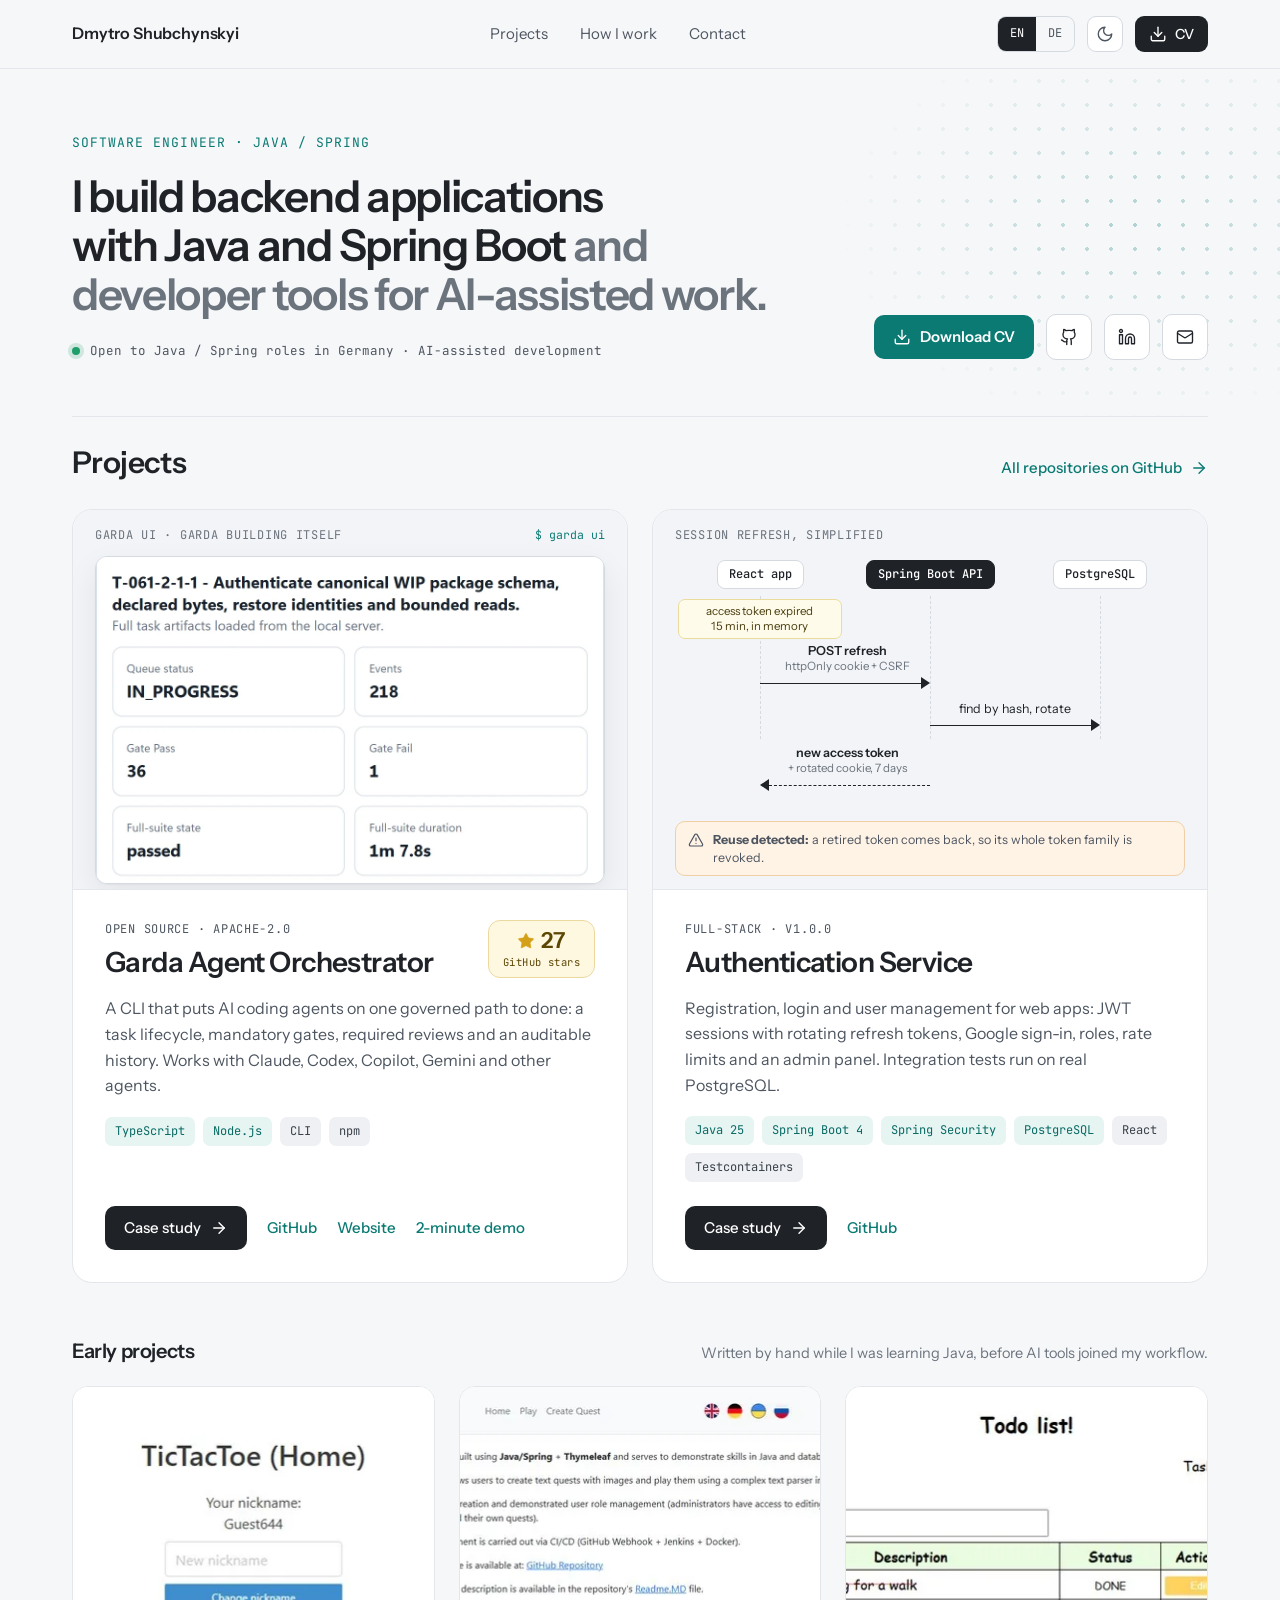
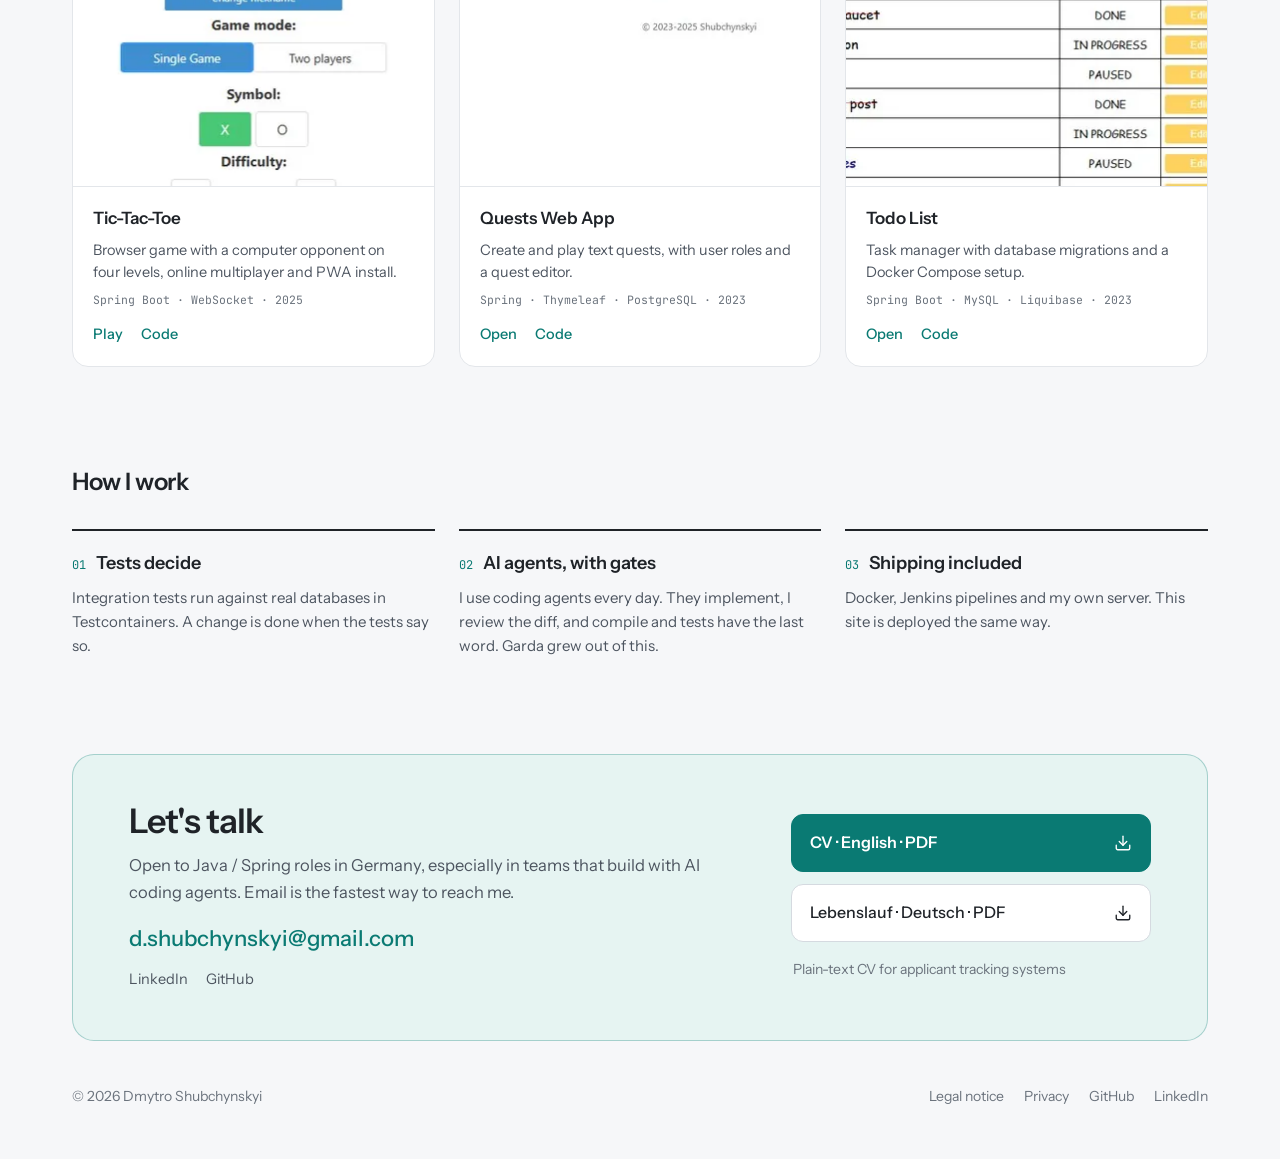
==== commit 28541772: "feat: add legal notice and privacy policy, soften the contact block - Legal notice (EN) and Impressu" ====
--- a/index.html
+++ b/index.html
@@ -199,7 +199,7 @@
 <footer class="site-footer">
 <div class="container">
 <span>© 2026 Dmytro Shubchynskyi</span>
-<span><a href="https://github.com/Shubchynskyi">GitHub</a> · <a href="https://www.linkedin.com/in/shubchynskyi/">LinkedIn</a></span>
+<nav class="footer-links" aria-label="Legal"><a href="/legal-notice/">Legal notice</a><a href="/privacy/">Privacy</a><a href="https://github.com/Shubchynskyi">GitHub</a><a href="https://www.linkedin.com/in/shubchynskyi/">LinkedIn</a></nav>
 </div>
 </footer>
 </body>
--- a/css/site.css
+++ b/css/site.css
@@ -62,17 +62,19 @@
     --star-line: #ecd9a0;
     --star-ink: #5c4604;
     --star: #d4a017;
-    --wip-bg: #fff8e3;
-    --wip-line: #e0c98a;
-    --wip-ink: #6b5310;
     --online: #1f9d6b;
-    --panel-dark: #1f2328;
-    --panel-dark-line: #3a424d;
-    --on-dark: #f4f5f5;
-    --on-dark-2: #c9d1d9;
-    --on-dark-muted: #9198a1;
-    --brand: #57e7dc;
-    --brand-ink: #06201e;
+    --contact-bg: #e6f4f2;
+    --contact-line: rgba(10, 122, 115, 0.3);
+    --contact-ink: #1f2328;
+    --contact-ink-2: #4d5560;
+    --contact-muted: #6b737d;
+    --contact-mail: #0a7a73;
+    --contact-mail-hover: #075c56;
+    --contact-link-bg: #ffffff;
+    --contact-link-line: #d5dae0;
+    --contact-link-ink: #1f2328;
+    --contact-primary-bg: #0a7a73;
+    --contact-primary-fg: #ffffff;
     --dots: rgba(10, 122, 115, 0.3);
     --shadow: 0 1px 2px rgba(31, 35, 40, 0.04), 0 12px 32px rgba(31, 35, 40, 0.07);
     --font: "Instrument Sans", "Segoe UI", system-ui, -apple-system, sans-serif;
@@ -112,12 +114,19 @@
     --star-line: rgba(227, 179, 65, 0.45);
     --star-ink: #f2cc60;
     --star: #e3b341;
-    --wip-bg: rgba(227, 179, 65, 0.1);
-    --wip-line: rgba(227, 179, 65, 0.4);
-    --wip-ink: #e3b341;
     --online: #3ddc97;
-    --panel-dark: #12171e;
-    --panel-dark-line: #2f3843;
+    --contact-bg: #12171e;
+    --contact-line: #2f3843;
+    --contact-ink: #f4f5f5;
+    --contact-ink-2: #c9d1d9;
+    --contact-muted: #9198a1;
+    --contact-mail: #57e7dc;
+    --contact-mail-hover: #8ff3eb;
+    --contact-link-bg: transparent;
+    --contact-link-line: #2f3843;
+    --contact-link-ink: #f4f5f5;
+    --contact-primary-bg: #57e7dc;
+    --contact-primary-fg: #06201e;
     --dots: rgba(87, 231, 220, 0.28);
     --shadow: 0 1px 2px rgba(0, 0, 0, 0.3), 0 12px 32px rgba(0, 0, 0, 0.35);
 }
@@ -152,12 +161,19 @@
         --star-line: rgba(227, 179, 65, 0.45);
         --star-ink: #f2cc60;
         --star: #e3b341;
-        --wip-bg: rgba(227, 179, 65, 0.1);
-        --wip-line: rgba(227, 179, 65, 0.4);
-        --wip-ink: #e3b341;
         --online: #3ddc97;
-        --panel-dark: #12171e;
-        --panel-dark-line: #2f3843;
+        --contact-bg: #12171e;
+        --contact-line: #2f3843;
+        --contact-ink: #f4f5f5;
+        --contact-ink-2: #c9d1d9;
+        --contact-muted: #9198a1;
+        --contact-mail: #57e7dc;
+        --contact-mail-hover: #8ff3eb;
+        --contact-link-bg: transparent;
+        --contact-link-line: #2f3843;
+        --contact-link-ink: #f4f5f5;
+        --contact-primary-bg: #57e7dc;
+        --contact-primary-fg: #06201e;
         --dots: rgba(87, 231, 220, 0.28);
         --shadow: 0 1px 2px rgba(0, 0, 0, 0.3), 0 12px 32px rgba(0, 0, 0, 0.35);
     }
@@ -345,24 +361,25 @@
 .principle p { font-size: 15px; color: var(--ink-2); }
 
 /* Contact */
-.contact { padding: 48px 56px; border-radius: 22px; background: var(--panel-dark); border: 1px solid var(--panel-dark-line); color: var(--on-dark); display: flex; flex-wrap: wrap; gap: 40px; justify-content: space-between; align-items: center; }
+.contact { padding: 48px 56px; border-radius: 22px; background: var(--contact-bg); border: 1px solid var(--contact-line); color: var(--contact-ink); display: flex; flex-wrap: wrap; gap: 40px; justify-content: space-between; align-items: center; }
 .contact-text { flex: 1 1 420px; display: flex; flex-direction: column; gap: 12px; }
 .contact h2 { font-size: 34px; line-height: 1.1; font-weight: 600; letter-spacing: -0.025em; }
-.contact p { color: var(--on-dark-2); font-size: 16.5px; }
-.contact-mail { margin-top: 4px; font-size: 22px; font-weight: 500; color: var(--brand); overflow-wrap: anywhere; }
-.contact-mail:hover { color: #8ff3eb; }
+.contact p { color: var(--contact-ink-2); font-size: 16.5px; }
+.contact-mail { margin-top: 4px; font-size: 22px; font-weight: 500; color: var(--contact-mail); overflow-wrap: anywhere; }
+.contact-mail:hover { color: var(--contact-mail-hover); }
 .contact-cv { flex: 0 1 360px; display: flex; flex-direction: column; gap: 12px; }
-.cv-link { display: flex; align-items: center; justify-content: space-between; gap: 16px; padding: 15px 18px; border-radius: 12px; border: 1px solid var(--panel-dark-line); color: var(--on-dark); font-weight: 500; }
-.cv-link:hover { color: var(--on-dark); border-color: var(--on-dark-muted); }
-.cv-link.primary { border-color: var(--brand); background: var(--brand); color: var(--brand-ink); font-weight: 600; }
-.cv-link.primary:hover { color: var(--brand-ink); opacity: 0.92; }
-.cv-text-link { padding: 4px 2px 0; font-size: 14px; color: var(--on-dark-muted); }
-.cv-text-link:hover { color: var(--on-dark-2); }
+.cv-link { display: flex; align-items: center; justify-content: space-between; gap: 16px; padding: 15px 18px; border-radius: 12px; border: 1px solid var(--contact-link-line); background: var(--contact-link-bg); color: var(--contact-link-ink); font-weight: 500; }
+.cv-link:hover { color: var(--contact-link-ink); border-color: var(--contact-muted); }
+.cv-link.primary { border-color: var(--contact-primary-bg); background: var(--contact-primary-bg); color: var(--contact-primary-fg); font-weight: 600; }
+.cv-link.primary:hover { color: var(--contact-primary-fg); opacity: 0.92; }
+.cv-text-link { padding: 4px 2px 0; font-size: 14px; color: var(--contact-muted); }
+.cv-text-link:hover { color: var(--contact-ink-2); }
 .contact-socials { display: flex; gap: 18px; font-size: 14.5px; }
-.contact-socials a { color: var(--on-dark-2); }
+.contact-socials a { color: var(--contact-ink-2); }
 
 /* Footer */
 .site-footer .container { padding-top: 44px; padding-bottom: 52px; display: flex; flex-wrap: wrap; justify-content: space-between; gap: 16px; font-size: 14px; color: var(--muted); }
+.footer-links { display: flex; flex-wrap: wrap; gap: 8px 20px; }
 .site-footer a { color: var(--muted); }
 .site-footer a:hover { color: var(--ink); }
 
@@ -407,11 +424,20 @@
 .pipeline li.done { background: var(--accent-soft); color: var(--accent-ink); }
 .pipeline .sep { padding: 0; background: none; color: var(--muted); }
 .shot-frame { padding: 12px; background: var(--surface-2); border: 1px solid var(--line); border-radius: 18px; }
-.next-case { display: flex; flex-wrap: wrap; align-items: center; justify-content: space-between; gap: 16px; padding: 36px 40px; border-radius: 20px; background: var(--panel-dark); border: 1px solid var(--panel-dark-line); color: var(--on-dark); }
-.next-case:hover { color: var(--on-dark); }
-.next-case .label { color: var(--on-dark-muted); }
+.next-case { display: flex; flex-wrap: wrap; align-items: center; justify-content: space-between; gap: 16px; padding: 36px 40px; border-radius: 20px; background: var(--contact-bg); border: 1px solid var(--contact-line); color: var(--contact-ink); }
+.next-case:hover { color: var(--contact-ink); border-color: var(--contact-mail); }
+.next-case .label { color: var(--contact-muted); }
 .next-case strong { display: block; margin-top: 6px; font-size: 28px; font-weight: 600; letter-spacing: -0.02em; }
-.next-case .icon { width: 28px; height: 28px; color: var(--brand); }
+.next-case .icon { width: 28px; height: 28px; color: var(--contact-mail); }
+
+/* Legal pages */
+.legal { max-width: 760px; padding-top: 64px; padding-bottom: 32px; }
+.legal h1 { font-size: 40px; line-height: 1.1; font-weight: 600; letter-spacing: -0.03em; margin-bottom: 10px; hyphens: auto; overflow-wrap: break-word; }
+.legal h2 { margin: 36px 0 10px; font-size: 20px; font-weight: 600; letter-spacing: -0.01em; }
+.legal p, .legal address { color: var(--ink-2); font-style: normal; }
+.legal p + p { margin-top: 10px; }
+.legal address { margin-top: 24px; line-height: 1.7; color: var(--ink); }
+.legal h2 + address { margin-top: 0; }
 
 /* Responsive */
 @media (max-width: 900px) {
@@ -447,6 +473,8 @@
     .contact h2 { font-size: 26px; }
     .contact-mail { font-size: 18px; }
     .case-hero h1 { font-size: 36px; }
+    .legal { padding-top: 40px; }
+    .legal h1 { font-size: 30px; }
     .case-hero p { font-size: 17px; }
     .case-meta > div { padding-left: 0; border-left: 0; border-top: 1px solid var(--line); }
     .case-meta > div:first-child { border-top: 0; }
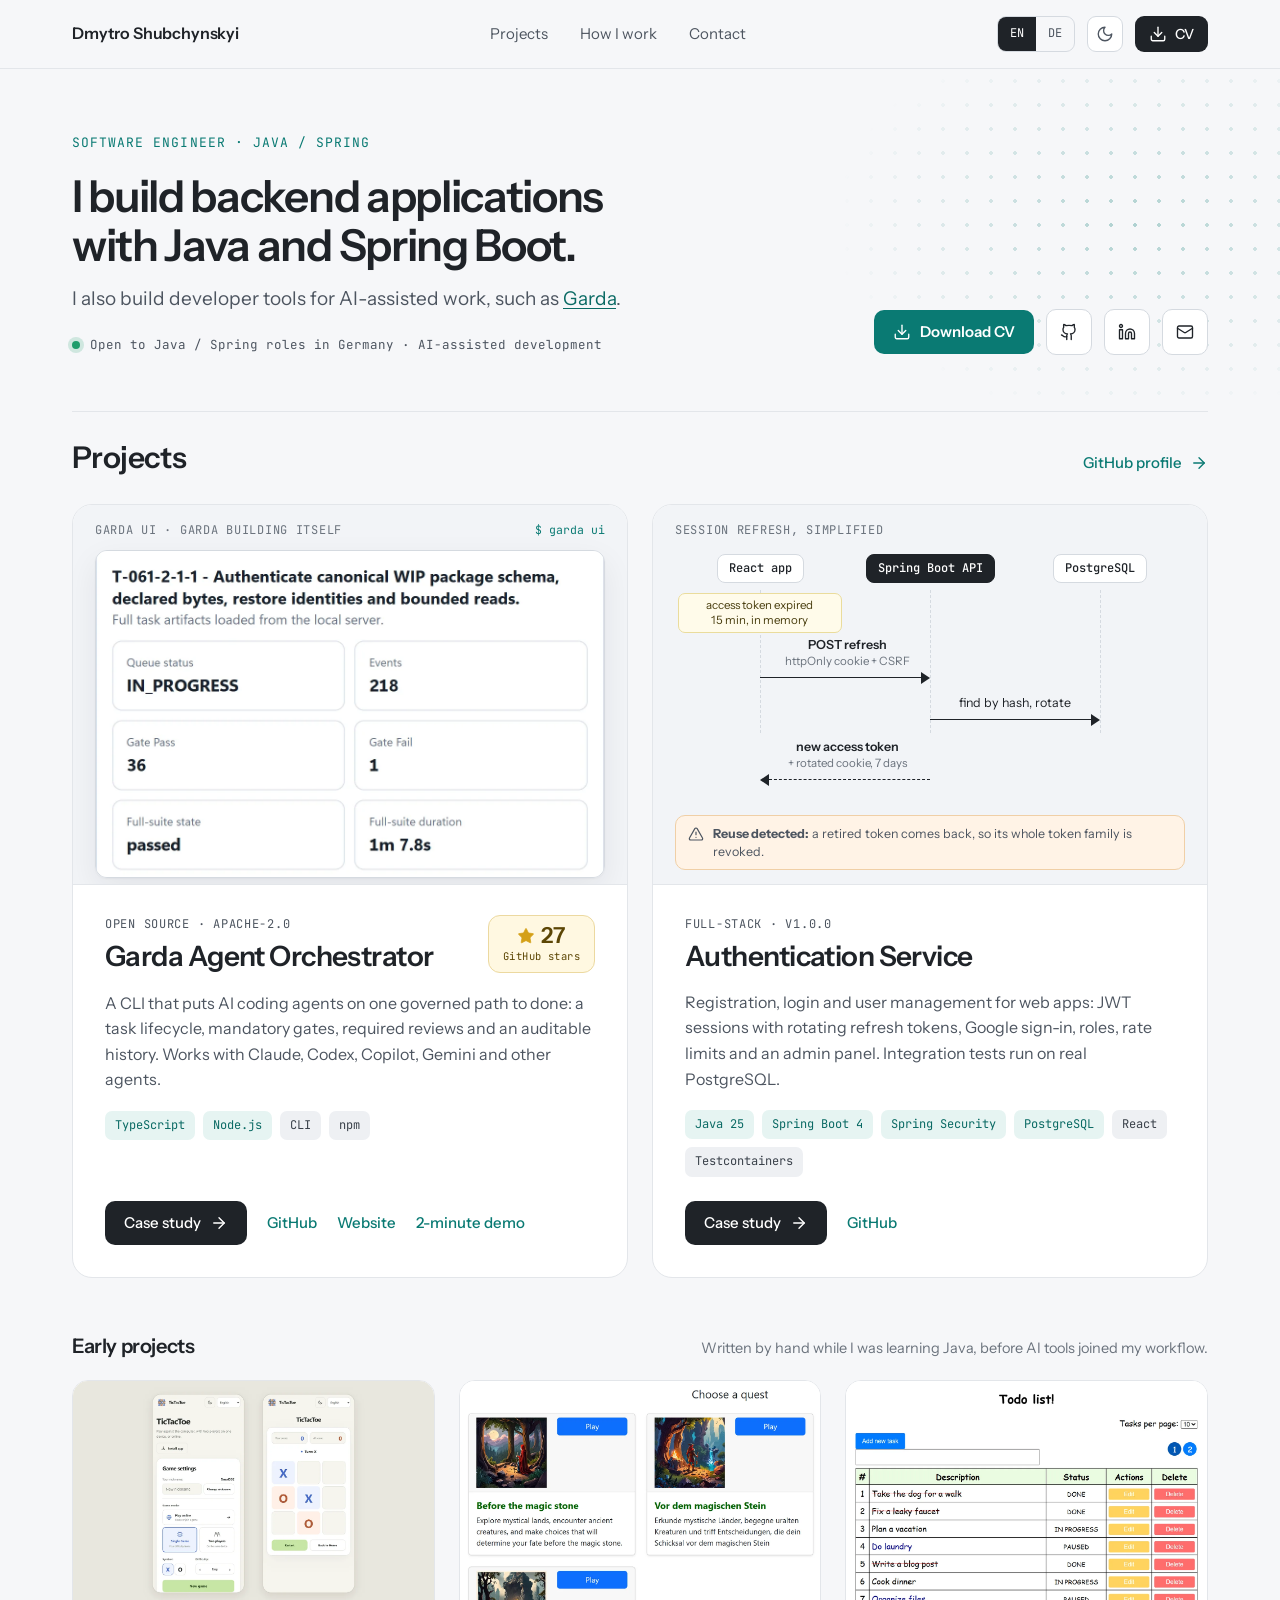
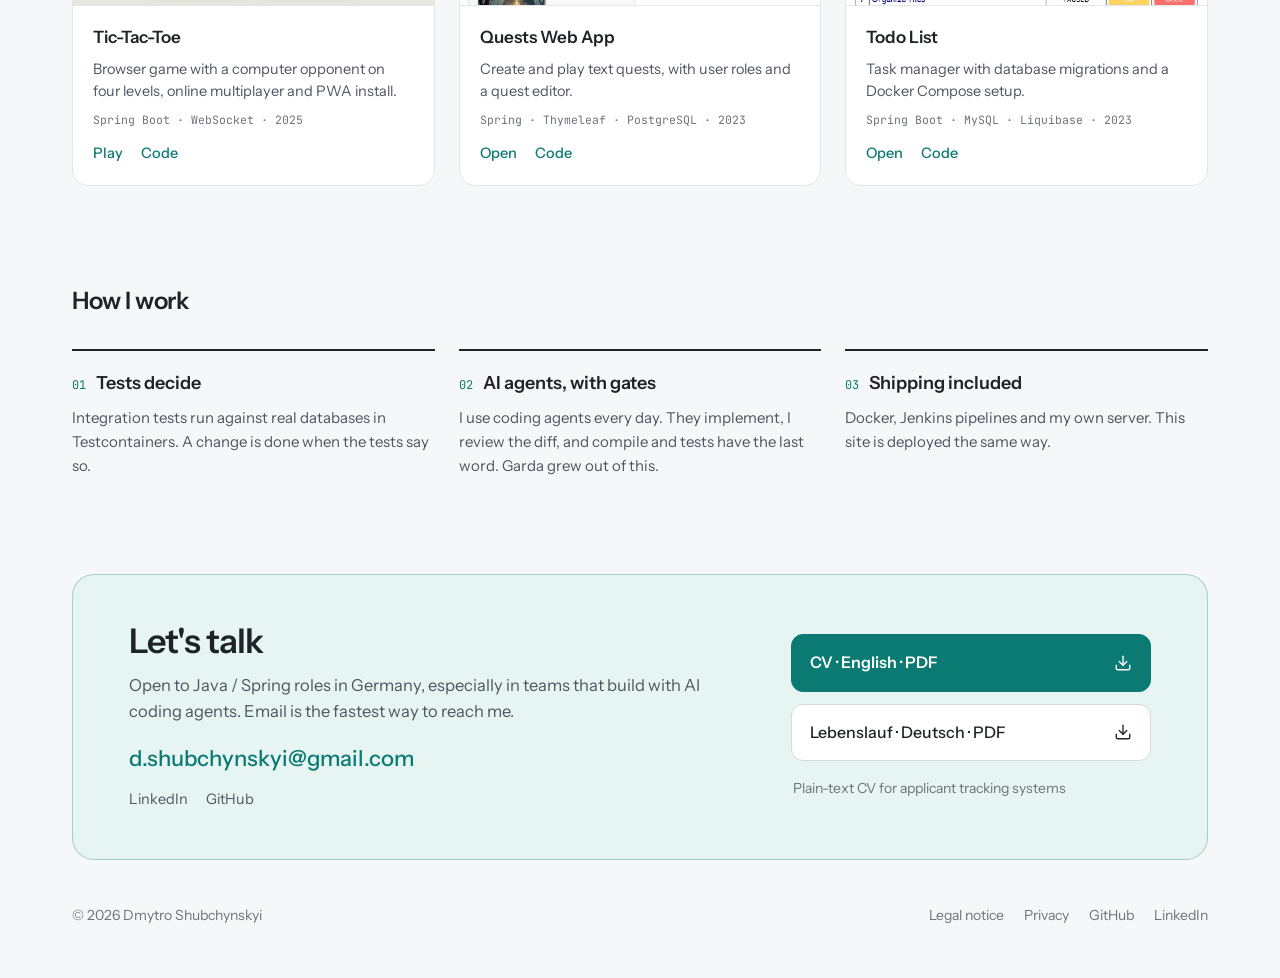
==== commit 66da4c4a: "feat: sharpen the hero, refresh early projects, add Garda diagrams - Hero: short heading plus one se" ====
--- a/index.html
+++ b/index.html
@@ -71,7 +71,8 @@
 <div class="container">
 <div class="hero-text">
 <p class="eyebrow">Software Engineer · Java / Spring</p>
-<h1 id="hero-title">I build backend applications with Java and Spring&nbsp;Boot <span class="soft">and developer tools for AI-assisted work.</span></h1>
+<h1 id="hero-title">I build backend applications with Java and Spring&nbsp;Boot.</h1>
+<p class="lede">I also build developer tools for AI-assisted work, such as <a href="/projects/garda/">Garda</a>.</p>
 <p class="availability">Open to Java / Spring roles in Germany · AI-assisted development</p>
 </div>
 <div class="hero-actions">
@@ -86,7 +87,7 @@
 <section id="projects" class="container" aria-labelledby="projects-title">
 <div class="section-head projects-head">
 <h2 id="projects-title">Projects</h2>
-<a class="link-arrow" href="https://github.com/Shubchynskyi?tab=repositories"><span>All repositories on GitHub</span><svg class="icon" viewBox="0 0 24 24" aria-hidden="true" focusable="false"><path d="M5 12h14"/><path d="m12 5 7 7-7 7"/></svg></a>
+<a class="link-arrow" href="https://github.com/Shubchynskyi"><span>GitHub profile</span><svg class="icon" viewBox="0 0 24 24" aria-hidden="true" focusable="false"><path d="M5 12h14"/><path d="m12 5 7 7-7 7"/></svg></a>
 </div>
 <div class="featured-grid">
 <article class="card" aria-labelledby="garda-title">
@@ -142,7 +143,7 @@
 </div>
 <div class="early-grid">
 <article class="mini">
-<img src="/img/projects/thumb-ttt.webp" width="640" height="400" alt="Tic-Tac-Toe start screen with nickname, game mode, symbol and difficulty" loading="lazy" decoding="async">
+<img src="/img/projects/thumb-ttt.webp" width="1280" height="800" alt="Two Tic-Tac-Toe phone screens: game settings with nickname, game mode, symbol and difficulty, and a game against the computer" loading="lazy" decoding="async">
 <div class="mini-body">
 <h3>Tic-Tac-Toe</h3>
 <p>Browser game with a computer opponent on four levels, online multiplayer and PWA install.</p>
@@ -151,7 +152,7 @@
 </div>
 </article>
 <article class="mini">
-<img src="/img/projects/thumb-quests.webp" width="640" height="400" alt="Quests Web App home page with navigation and a short project description" loading="lazy" decoding="async">
+<img src="/img/projects/thumb-quests.webp" width="1280" height="800" alt="Quests Web App quest list with illustrated quest cards in several languages" loading="lazy" decoding="async">
 <div class="mini-body">
 <h3>Quests Web App</h3>
 <p>Create and play text quests, with user roles and a quest editor.</p>
@@ -160,7 +161,7 @@
 </div>
 </article>
 <article class="mini">
-<img src="/img/projects/thumb-todo.webp" width="640" height="400" alt="Todo List table with tasks, statuses and edit and delete buttons" loading="lazy" decoding="async">
+<img src="/img/projects/thumb-todo.webp" width="1280" height="800" alt="Todo List table with tasks, statuses and edit and delete buttons" loading="lazy" decoding="async">
 <div class="mini-body">
 <h3>Todo List</h3>
 <p>Task manager with database migrations and a Docker Compose setup.</p>
--- a/css/site.css
+++ b/css/site.css
@@ -237,6 +237,9 @@
 }
 .cv-button { height: 36px; display: inline-flex; align-items: center; gap: 8px; padding: 0 14px; border-radius: 9px; background: var(--btn-ink-bg); color: var(--btn-ink-fg); font-size: 14px; font-weight: 500; }
 .cv-button:hover { color: var(--btn-ink-fg); opacity: 0.9; }
+.site-header.cv-animate .cv-button { transition: opacity 160ms ease, visibility 160ms ease; }
+.site-header.cv-deferred .cv-button { opacity: 0; visibility: hidden; pointer-events: none; }
+@media (prefers-reduced-motion: reduce) { .site-header.cv-animate .cv-button { transition: none; } }
 .menu { display: none; position: relative; }
 .menu summary { list-style: none; }
 .menu summary::-webkit-details-marker { display: none; }
@@ -260,7 +263,9 @@
 .hero .container { position: relative; padding-top: 64px; padding-bottom: 56px; display: flex; flex-wrap: wrap; align-items: flex-end; justify-content: space-between; gap: 32px 64px; }
 .hero-text { flex: 1 1 560px; max-width: 760px; display: flex; flex-direction: column; gap: 18px; }
 .hero h1 { font-size: 44px; line-height: 1.12; font-weight: 600; letter-spacing: -0.03em; text-wrap: balance; }
-.hero h1 .soft { color: var(--muted); }
+.hero .lede { margin-top: -4px; font-size: 19px; line-height: 1.55; color: var(--ink-2); text-wrap: pretty; }
+.hero .lede a { color: var(--accent-ink); text-decoration: underline; text-decoration-thickness: 1px; text-underline-offset: 3px; }
+.hero .lede a:hover { color: var(--accent-hover); }
 .availability { display: flex; align-items: center; gap: 10px; margin-top: 4px; font-family: var(--mono); font-size: 12.5px; line-height: 1.5; color: var(--ink-2); }
 .availability::before { content: ""; flex: 0 0 auto; width: 8px; height: 8px; border-radius: 50%; background: var(--online); box-shadow: 0 0 0 4px color-mix(in srgb, var(--online) 18%, transparent); }
 .hero-actions { display: flex; align-items: center; gap: 12px; flex-wrap: wrap; }
@@ -346,7 +351,7 @@
 /* Early projects */
 .early-grid { display: grid; grid-template-columns: repeat(auto-fit, minmax(min(100%, 300px), 1fr)); gap: 24px; }
 .mini { background: var(--surface); border: 1px solid var(--line); border-radius: 16px; overflow: hidden; display: flex; flex-direction: column; }
-.mini img { display: block; width: 100%; aspect-ratio: 16 / 10; object-fit: cover; object-position: top; border-bottom: 1px solid var(--line); background: #fff; }
+.mini img { display: block; width: 100%; height: auto; aspect-ratio: 16 / 10; object-fit: cover; object-position: top; border-bottom: 1px solid var(--line); background: #fff; }
 .mini-body { flex: 1; padding: 18px 20px 20px; display: flex; flex-direction: column; gap: 8px; }
 .mini h3 { font-size: 17px; font-weight: 600; }
 .mini p { font-size: 14.5px; line-height: 1.5; color: var(--ink-2); }
@@ -430,6 +435,81 @@
 .next-case strong { display: block; margin-top: 6px; font-size: 28px; font-weight: 600; letter-spacing: -0.02em; }
 .next-case .icon { width: 28px; height: 28px; color: var(--contact-mail); }
 
+/* Garda case study diagrams */
+.diagram { padding: 28px; background: var(--surface); border: 1px solid var(--line); border-radius: 18px; }
+.diagram .label { display: block; margin-bottom: 14px; }
+.flow-nav { display: flex; flex-wrap: wrap; align-items: baseline; gap: 6px 10px; margin-bottom: 24px; font-size: 14.5px; color: var(--ink-2); }
+.flow-nav code, .arch-cli code { font-family: var(--mono); font-size: 12.5px; padding: 3px 8px; border-radius: 7px; background: var(--btn-ink-bg); color: var(--btn-ink-fg); white-space: nowrap; }
+.flow, .flow-loop-row { display: grid; grid-template-columns: repeat(7, minmax(0, 1fr)); gap: 18px; }
+.flow { list-style: none; padding: 0; }
+.flow li { position: relative; display: flex; flex-direction: column; gap: 4px; padding: 12px 12px 13px; border: 1px solid var(--line-2); border-radius: 12px; background: var(--surface-2); }
+.flow li b { font-size: 14.5px; font-weight: 600; }
+.flow li small { font-size: 12px; line-height: 1.4; color: var(--muted); }
+.flow li + li::before { content: ""; position: absolute; top: 50%; left: -16px; width: 10px; border-top: 1.5px solid var(--muted); }
+.flow li + li::after { content: ""; position: absolute; top: calc(50% - 4.25px); left: -7px; border-top: 4.5px solid transparent; border-bottom: 4.5px solid transparent; border-left: 6px solid var(--muted); }
+.flow li.is-review { border-color: var(--accent); background: var(--accent-soft); }
+.flow li.is-done { border-color: var(--btn-primary-bg); background: var(--btn-primary-bg); color: var(--btn-primary-fg); }
+.flow li.is-done small { color: inherit; opacity: 0.85; }
+.flow-loop { grid-column: 3 / 5; position: relative; padding-top: 34px; text-align: center; font-size: 12.5px; line-height: 1.45; color: var(--accent-ink); }
+.flow-loop::before { content: ""; position: absolute; top: 0; height: 24px; left: calc((100% - 18px) / 4); right: calc((100% - 18px) / 4); border: 1.5px dashed var(--accent); border-top: 0; border-radius: 0 0 12px 12px; }
+.flow-loop::after { content: ""; position: absolute; top: -2px; left: calc((100% - 18px) / 4 - 5px); border-left: 5.5px solid transparent; border-right: 5.5px solid transparent; border-bottom: 7px solid var(--accent); }
+.flow-loop-inline { display: none; }
+.flow-status { display: flex; flex-wrap: wrap; align-items: center; gap: 10px 14px; margin-top: 26px; padding-top: 20px; border-top: 1px solid var(--line); font-size: 13.5px; color: var(--muted); }
+.flow-status .label { margin: 0; }
+.arch { display: grid; grid-template-columns: minmax(0, 1fr) 132px minmax(0, 1fr) 132px minmax(0, 1fr); grid-template-rows: auto auto; column-gap: 12px; row-gap: 40px; align-items: stretch; }
+.arch-box { position: relative; display: flex; flex-direction: column; gap: 10px; padding: 18px; border: 1px solid var(--line-2); border-radius: 14px; background: var(--surface-2); }
+.arch-box h3 { font-size: 15.5px; font-weight: 600; }
+.arch-box p, .arch-box li { font-size: 13.5px; line-height: 1.45; color: var(--ink-2); }
+.arch-box ul { list-style: none; padding: 0; display: grid; gap: 7px; }
+.arch-box .chips { display: flex; flex-wrap: wrap; gap: 6px; }
+.arch-box .chips span { padding: 3px 8px; border-radius: 7px; background: var(--chip); color: var(--chip-ink); font-family: var(--mono); font-size: 11.5px; }
+.arch-cli { border-color: var(--accent); background: var(--accent-soft); }
+.arch-cli li::before { content: "›"; margin-right: 7px; color: var(--accent-ink); font-weight: 600; }
+.arch-repo li code { display: block; font-family: var(--mono); font-size: 12px; color: var(--ink); }
+.arch-repo li span { font-size: 12.5px; color: var(--muted); }
+.arch-link { display: flex; flex-direction: column; justify-content: center; gap: 14px; font-size: 12px; line-height: 1.35; color: var(--muted); text-align: center; }
+.arch-link span { position: relative; display: block; padding-bottom: 9px; }
+.arch-link span::after { content: ""; position: absolute; left: 4px; right: 10px; bottom: 0; border-top: 1.5px solid var(--muted); }
+.arch-link span::before { content: ""; position: absolute; right: 4px; bottom: -4.25px; border-top: 4.5px solid transparent; border-bottom: 4.5px solid transparent; border-left: 6px solid var(--muted); }
+.arch-link span.back::after { left: 10px; right: 4px; border-top-style: dashed; }
+.arch-link span.back::before { right: auto; left: 4px; border-left: 0; border-right: 6px solid var(--muted); }
+.arch-below { grid-row: 2; }
+.arch-below.c1 { grid-column: 1; }
+.arch-below.c5 { grid-column: 5; }
+.arch-below::before { content: attr(data-link); position: absolute; top: -32px; left: 50%; padding-left: 10px; font-size: 12px; color: var(--muted); white-space: nowrap; }
+.arch-below::after { content: ""; position: absolute; top: -40px; left: 50%; height: 39px; border-left: 1.5px dashed var(--muted); }
+.arch-note { margin-top: 22px; padding-top: 18px; border-top: 1px solid var(--line); font-size: 13.5px; color: var(--muted); }
+.modes { display: grid; grid-template-columns: repeat(auto-fit, minmax(min(100%, 260px), 1fr)); gap: 20px; }
+.mode { display: flex; flex-direction: column; gap: 10px; padding: 24px; background: var(--surface); border: 1px solid var(--line); border-radius: 16px; }
+.mode-tag { align-self: flex-start; padding: 4px 10px; border-radius: 8px; font-family: var(--mono); font-size: 12.5px; font-weight: 600; background: var(--chip); color: var(--chip-ink); }
+.mode-tag.delta { background: var(--accent-soft); color: var(--accent-ink); }
+.mode-tag.full { background: var(--btn-ink-bg); color: var(--btn-ink-fg); }
+.mode h3 { font-size: 17px; font-weight: 600; }
+.mode p { font-size: 15px; color: var(--ink-2); }
+.modes-note { margin-top: 16px; font-size: 14px; color: var(--muted); }
+@media (max-width: 1060px) {
+    .flow, .flow-loop-row { grid-template-columns: 1fr; gap: 14px; }
+    .flow li + li::before { top: -12px; left: 24px; width: 0; height: 9px; border-top: 0; border-left: 1.5px solid var(--muted); }
+    .flow li + li::after { top: -6px; left: 19.75px; border-left: 4.5px solid transparent; border-right: 4.5px solid transparent; border-top: 6px solid var(--muted); border-bottom: 0; }
+    .flow-loop-row { display: none; }
+    .flow-loop-inline { display: block; margin-top: 6px; padding-top: 8px; border-top: 1px dashed var(--accent); font-size: 12.5px; line-height: 1.45; color: var(--accent-ink); }
+    .arch { grid-template-columns: 1fr; row-gap: 0; }
+    .arch-box, .arch-below { grid-column: auto !important; grid-row: auto; }
+    .arch-link { flex-direction: row; flex-wrap: wrap; justify-content: flex-start; gap: 4px 16px; padding: 12px 0 12px 22px; margin-left: 18px; border-left: 1.5px solid var(--muted); text-align: left; }
+    .arch-link span { padding-bottom: 0; }
+    .arch-link span::after { display: none; }
+    .arch-link span::before, .arch-link span.back::before { content: "↓"; position: static; display: inline; margin-right: 6px; border: 0; color: var(--muted); }
+    .arch-link span.back::before { content: "↑"; }
+    .arch-below { margin-top: 44px; }
+    .arch > :nth-child(1) { order: 1; }
+    .arch-below.c1 { order: 2; margin-bottom: 0; }
+    .arch > :nth-child(2) { order: 3; }
+    .arch > :nth-child(3) { order: 4; }
+    .arch > :nth-child(4) { order: 5; }
+    .arch > :nth-child(5) { order: 6; }
+    .arch-below.c5 { order: 7; }
+}
+
 /* Legal pages */
 .legal { max-width: 760px; padding-top: 64px; padding-bottom: 32px; }
 .legal h1 { font-size: 40px; line-height: 1.1; font-weight: 600; letter-spacing: -0.03em; margin-bottom: 10px; hyphens: auto; overflow-wrap: break-word; }
@@ -454,6 +534,7 @@
     .lang-switch a { padding: 0 10px; }
     .hero .container { padding-top: 40px; padding-bottom: 36px; gap: 20px; }
     .hero h1 { font-size: 28px; line-height: 1.16; }
+    .hero .lede { font-size: 16.5px; }
     .hero::before { width: 70%; opacity: 0.7; }
     .section, .case-section { padding-top: 64px; }
     .section-head h2 { font-size: 24px; }
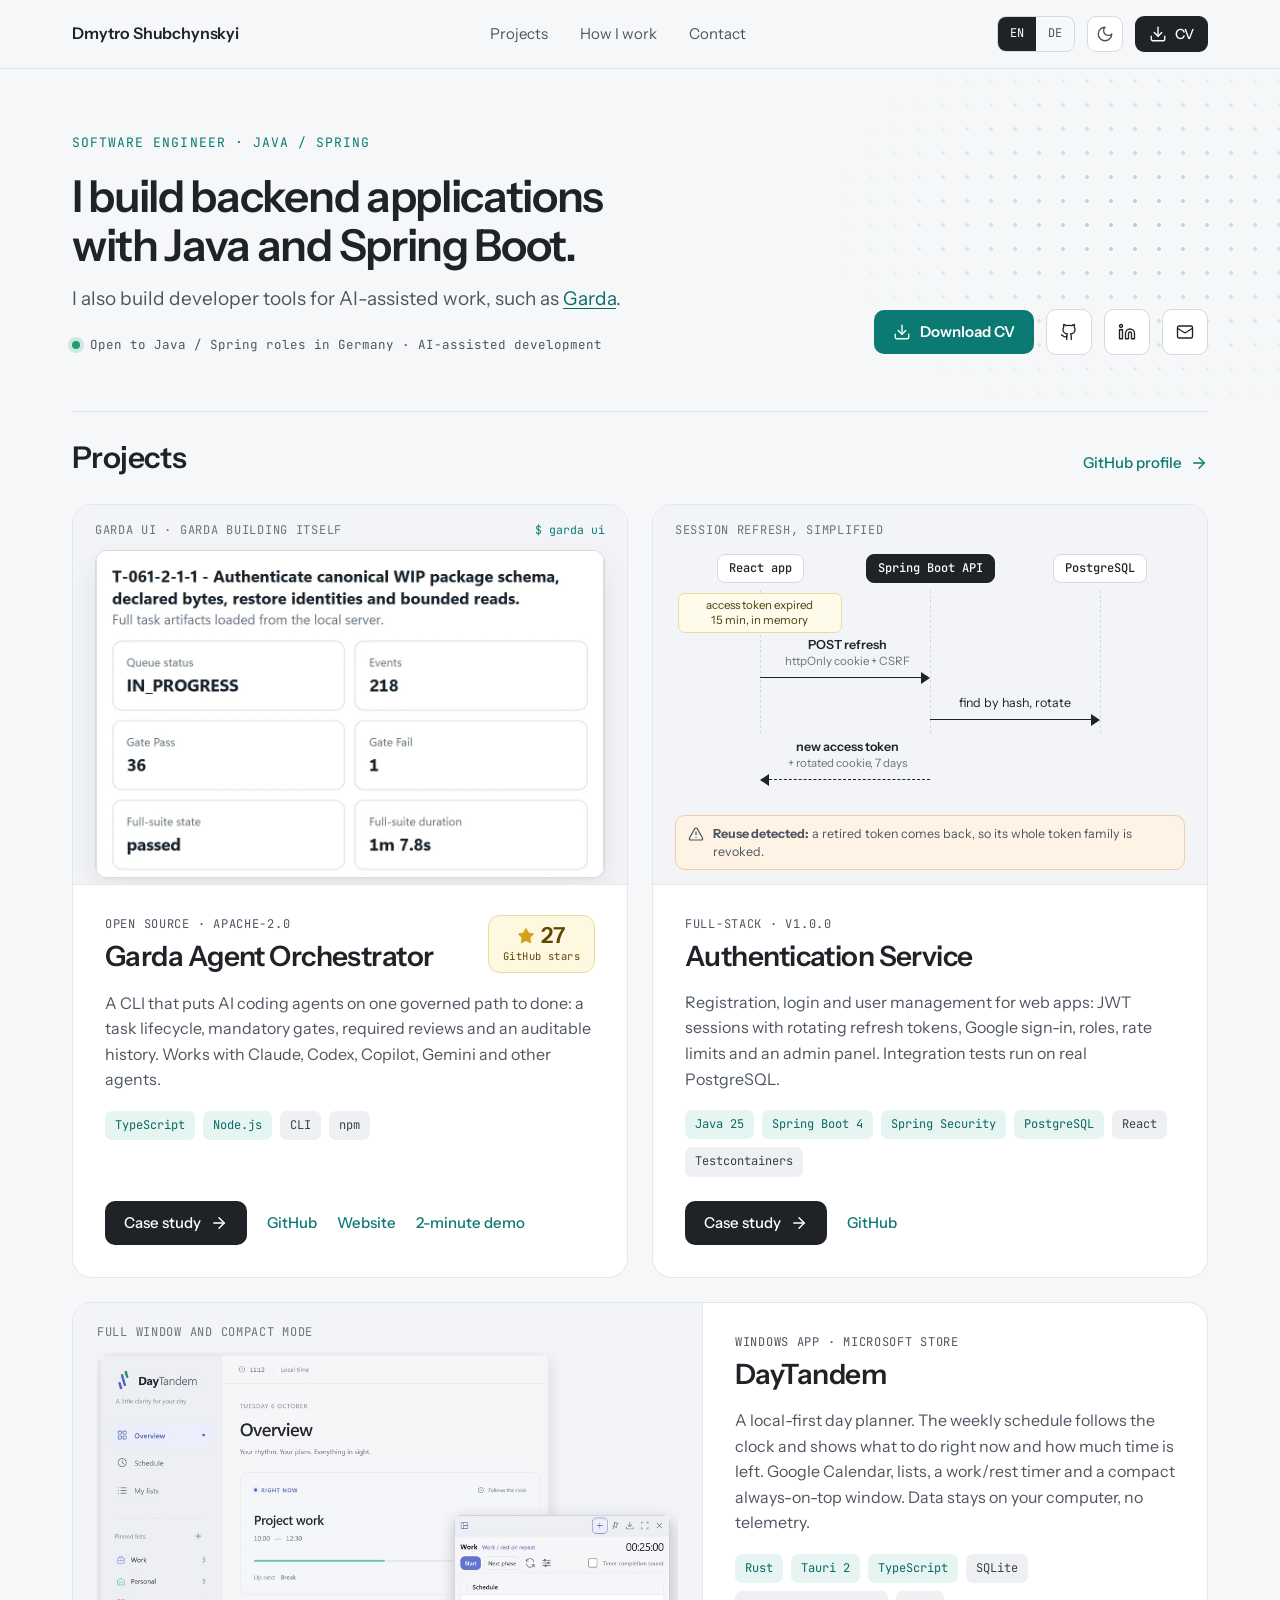
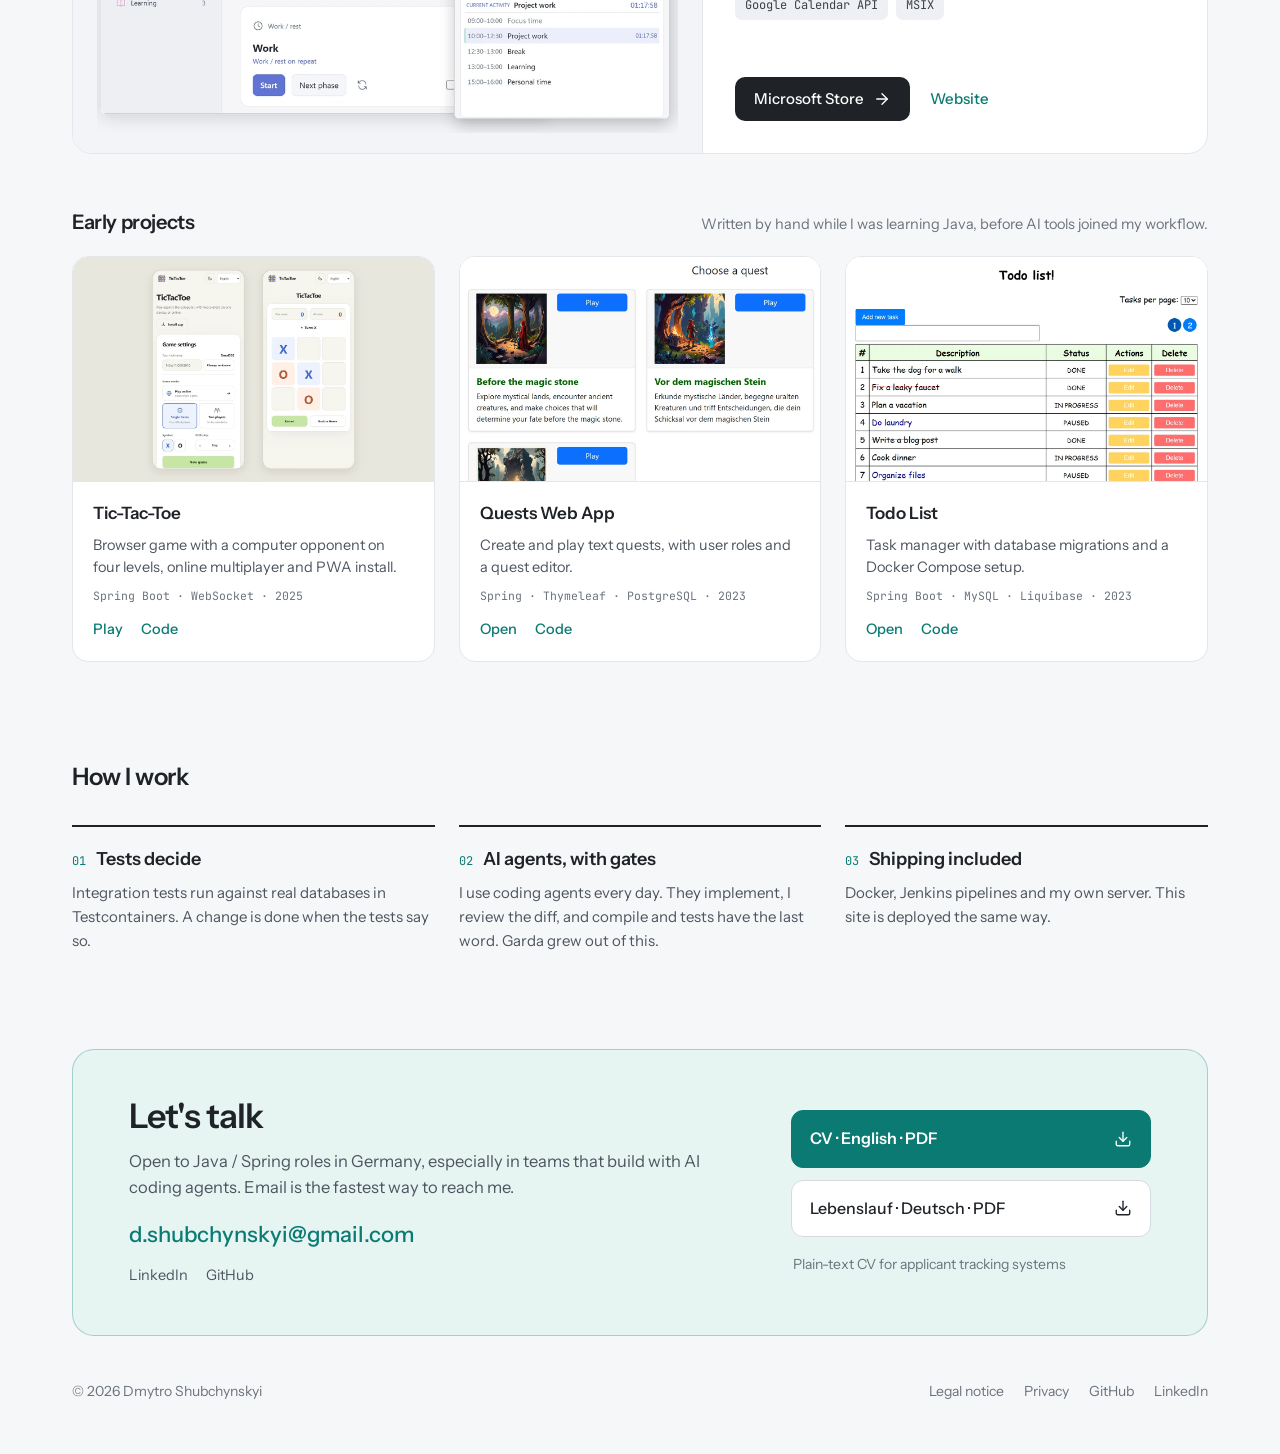
==== commit a36e5bb8: "feat: add DayTandem as a wide project card with Store and website links" ====
--- a/index.html
+++ b/index.html
@@ -32,6 +32,7 @@
 <meta name="twitter:title" content="Dmytro Shubchynskyi · Software Engineer, Java / Spring">
 <meta name="twitter:description" content="Portfolio of Dmytro Shubchynskyi: backend applications with Java and Spring Boot, and developer tools for AI-assisted work.">
 <meta name="twitter:image" content="https://shubchynskyi.pp.ua/img/og-en.jpg">
+<meta name="twitter:image:alt" content="Dmytro Shubchynskyi, Software Engineer · Java / Spring">
 <script>(function(){try{var t=localStorage.getItem('theme');if(t==='light'||t==='dark')document.documentElement.setAttribute('data-theme',t);}catch(e){}})();</script>
 <script>(function(){var s=null;try{s=localStorage.getItem('lang');}catch(e){}if(s==='en')return;if(s==='de'){location.replace('/de/');return;}var l=navigator.languages&&navigator.languages.length?navigator.languages:[navigator.language||'en'];for(var i=0;i<l.length;i++){var c=String(l[i]).toLowerCase().slice(0,2);if(c==='en')return;if(c==='de'){location.replace('/de/');return;}}})();</script>
 <script type="application/ld+json">{"@context": "https://schema.org", "@type": "Person", "name": "Dmytro Shubchynskyi", "jobTitle": "Software Engineer", "url": "https://shubchynskyi.pp.ua/", "email": "mailto:d.shubchynskyi@gmail.com", "address": {"@type": "PostalAddress", "addressLocality": "Aschaffenburg", "addressCountry": "DE"}, "knowsAbout": ["Java", "Spring Boot", "Spring Security", "PostgreSQL", "Testcontainers", "AI-assisted software development"], "sameAs": ["https://github.com/Shubchynskyi", "https://www.linkedin.com/in/shubchynskyi/"]}</script>
@@ -135,6 +136,22 @@
 </div>
 </div>
 </article>
+<article class="card card-wide" aria-labelledby="daytandem-title">
+<figure class="card-visual">
+<figcaption><span class="label">Full window and compact mode</span></figcaption>
+<img class="composite only-light" src="/img/projects/daytandem-card-light.webp" width="1030" height="675" alt="DayTandem overview with the current schedule block, a work/rest timer and Google Calendar events, and the compact window on top" loading="lazy" decoding="async">
+<img class="composite only-dark" src="/img/projects/daytandem-card-dark.webp" width="1030" height="675" alt="DayTandem overview with the current schedule block, a work/rest timer and Google Calendar events, and the compact window on top" loading="lazy" decoding="async">
+</figure>
+<div class="card-body">
+<div class="card-title"><p class="label">Windows app · Microsoft Store</p><h3 id="daytandem-title">DayTandem</h3></div>
+<p>A local-first day planner. The weekly schedule follows the clock and shows what to do right now and how much time is left. Google Calendar, lists, a work/rest timer and a compact always-on-top window. Data stays on your computer, no telemetry.</p>
+<ul class="chips"><li class="key">Rust</li><li class="key">Tauri 2</li><li class="key">TypeScript</li><li>SQLite</li><li>Google Calendar API</li><li>MSIX</li></ul>
+<div class="card-actions">
+<a class="button button-ink" href="https://apps.microsoft.com/detail/9n7pvtjs2mhk"><span>Microsoft Store</span><svg class="icon" viewBox="0 0 24 24" aria-hidden="true" focusable="false"><path d="M5 12h14"/><path d="m12 5 7 7-7 7"/></svg></a>
+<a href="https://garda-studio.com/products/daytandem">Website</a>
+</div>
+</div>
+</article>
 </div>
 
 <div class="section-head" style="margin: 56px 0 20px">
--- a/css/site.css
+++ b/css/site.css
@@ -292,6 +292,13 @@
 .card p { color: var(--ink-2); }
 .card-actions { margin-top: auto; padding-top: 6px; display: flex; flex-wrap: wrap; align-items: center; gap: 12px 20px; }
 .card-actions > a:not(.button) { font-size: 15px; font-weight: 500; }
+.card-wide { grid-column: 1 / -1; display: grid; grid-template-columns: minmax(0, 1.25fr) minmax(0, 1fr); }
+.card-wide .card-visual { height: auto; justify-content: center; border-bottom: 0; border-right: 1px solid var(--line); padding: 20px 24px; }
+.card-wide .card-visual .composite { display: block; width: 100%; height: auto; }
+@media (max-width: 1060px) {
+    .card-wide { display: flex; }
+    .card-wide .card-visual { border-right: 0; border-bottom: 1px solid var(--line); }
+}
 .stars { flex: 0 0 auto; display: flex; flex-direction: column; align-items: center; padding: 8px 14px 7px; border: 1px solid var(--star-line); border-radius: 12px; background: var(--star-bg); color: var(--star-ink); }
 .stars:hover { color: var(--star-ink); }
 .stars-count { display: flex; align-items: center; gap: 6px; font-size: 22px; font-weight: 600; line-height: 1.1; }
